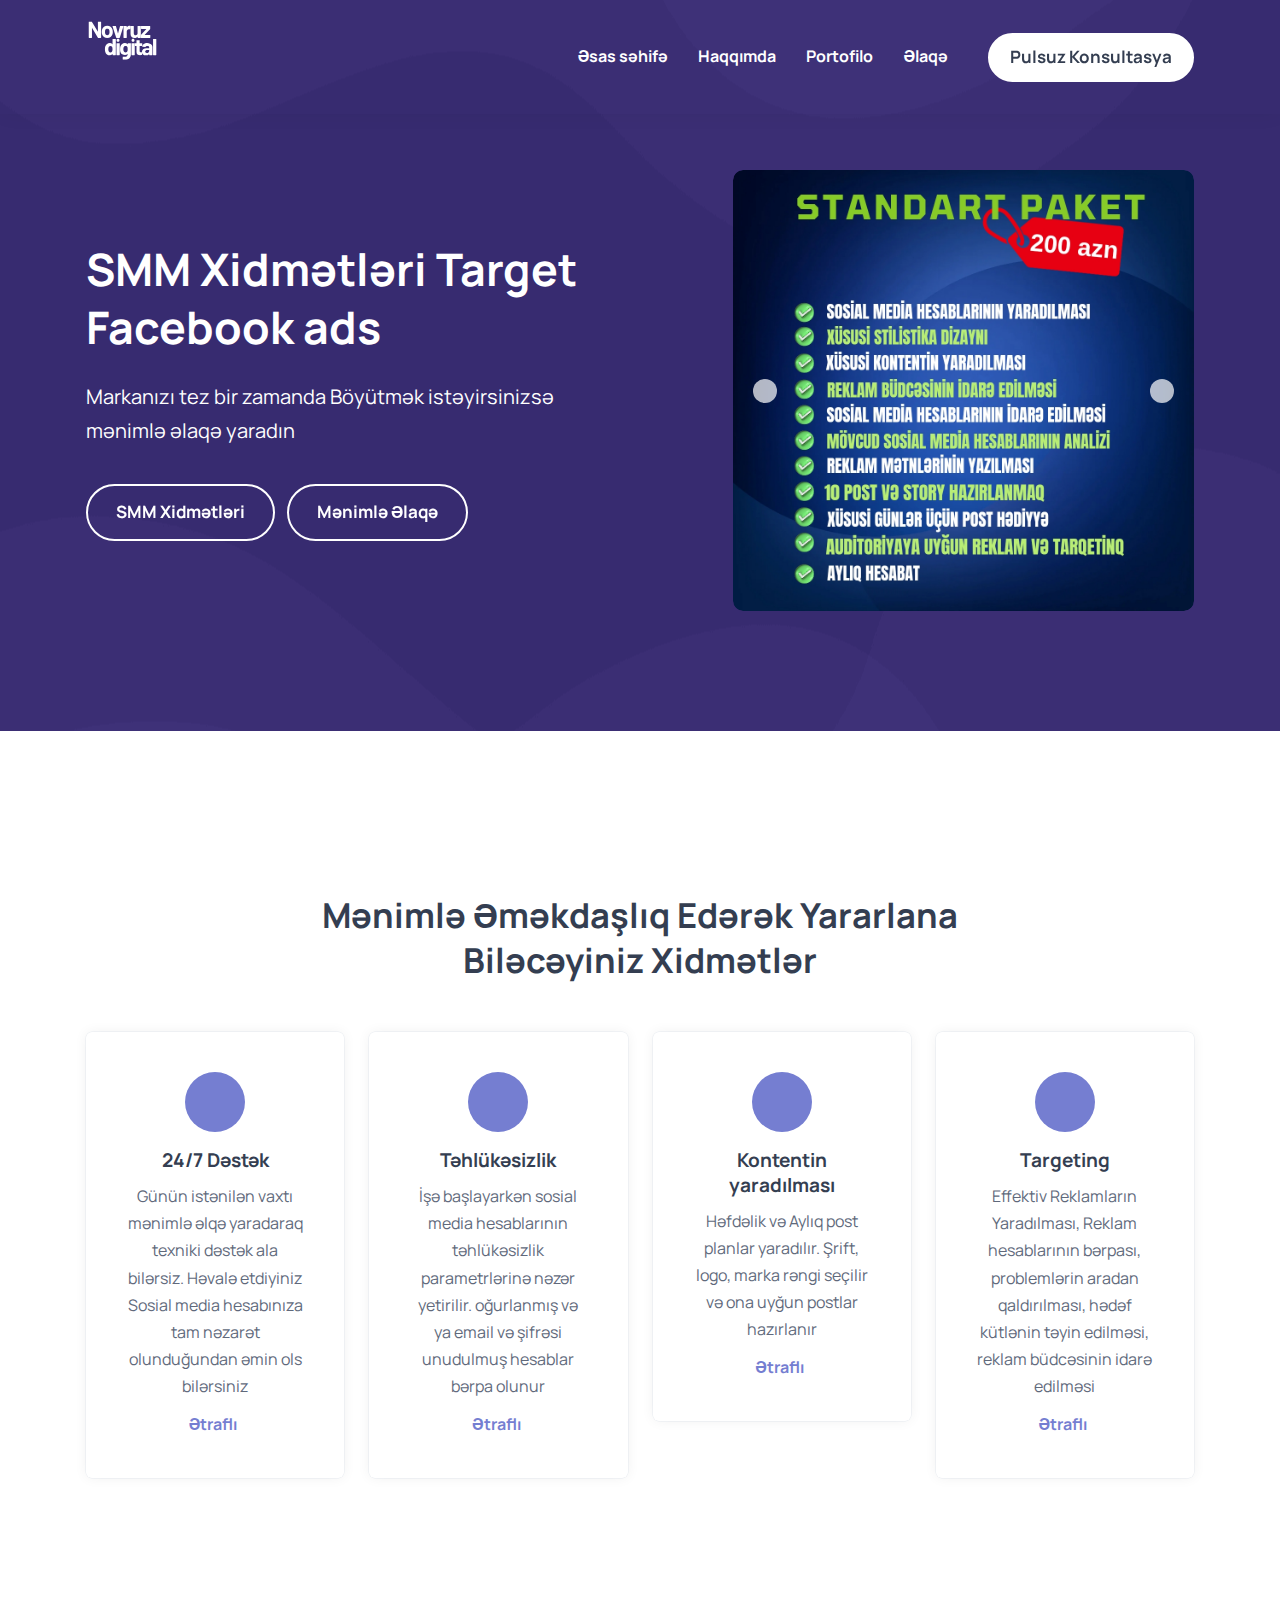
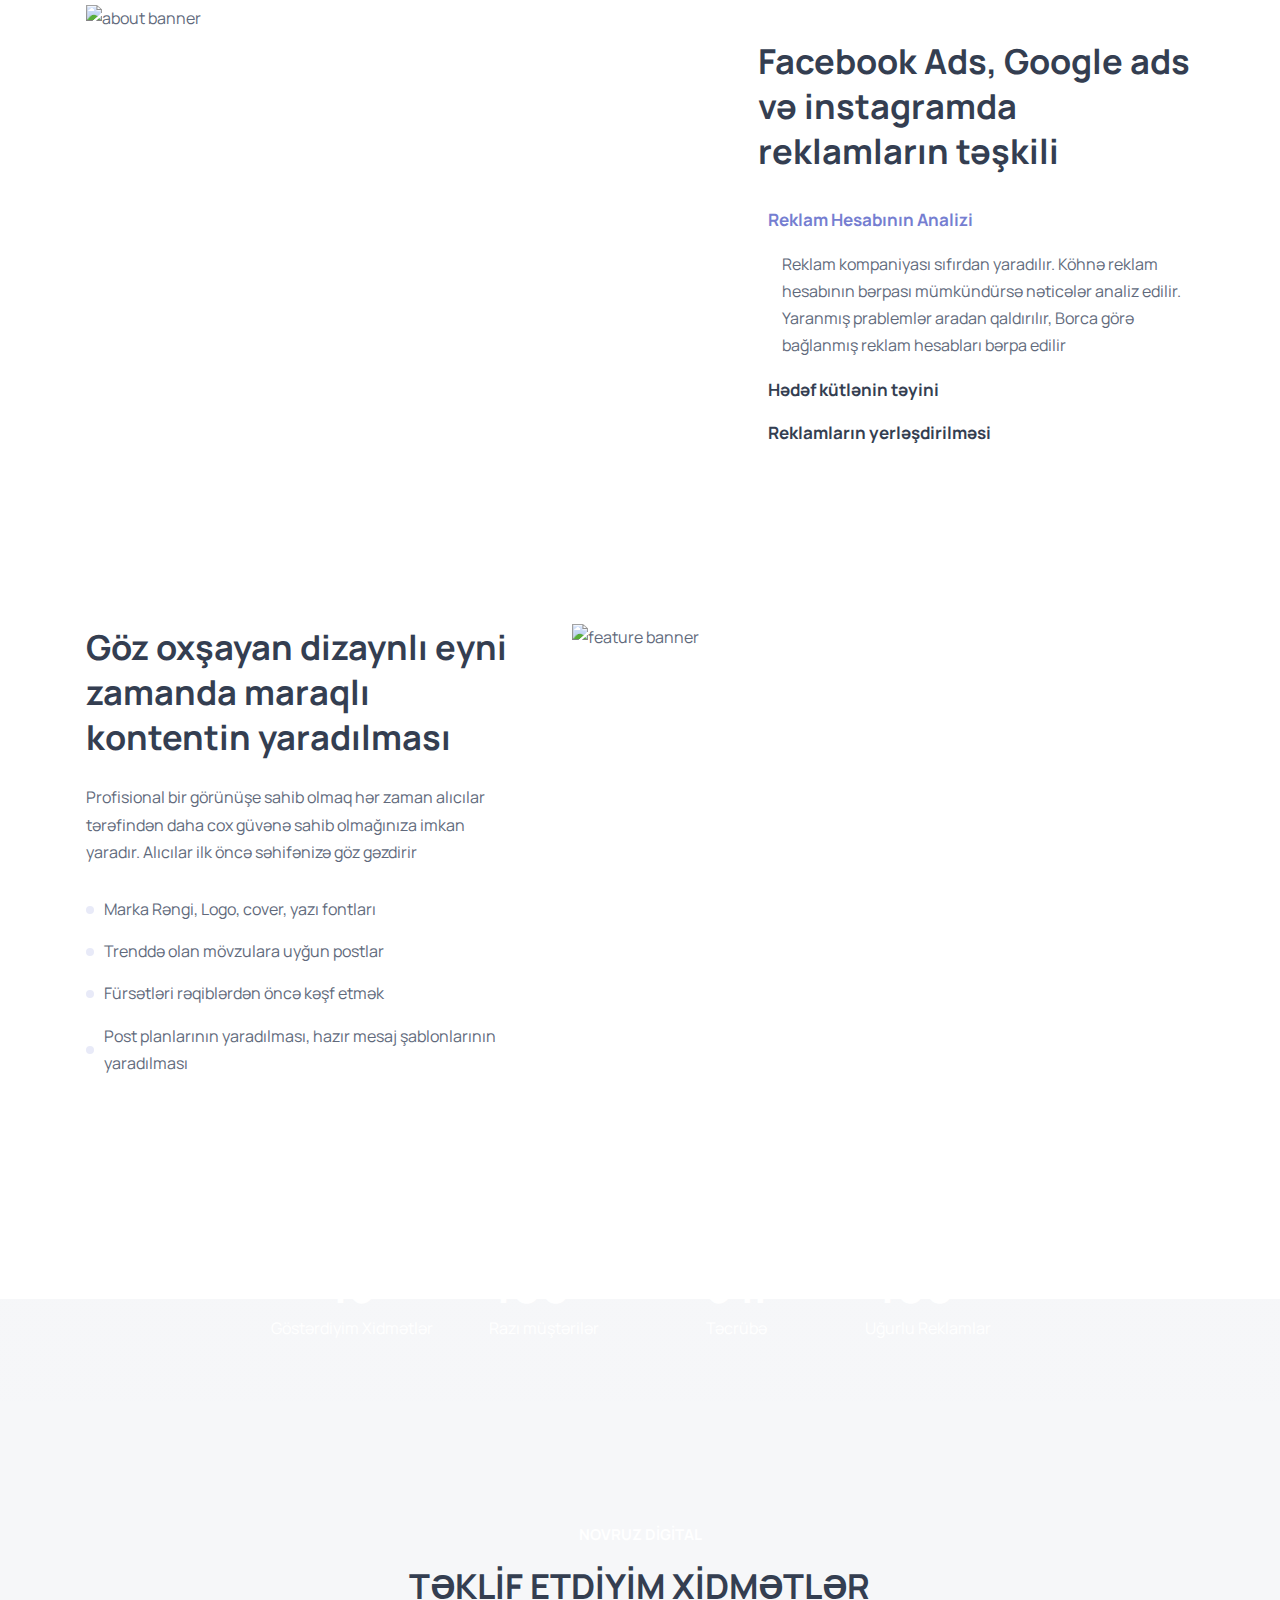
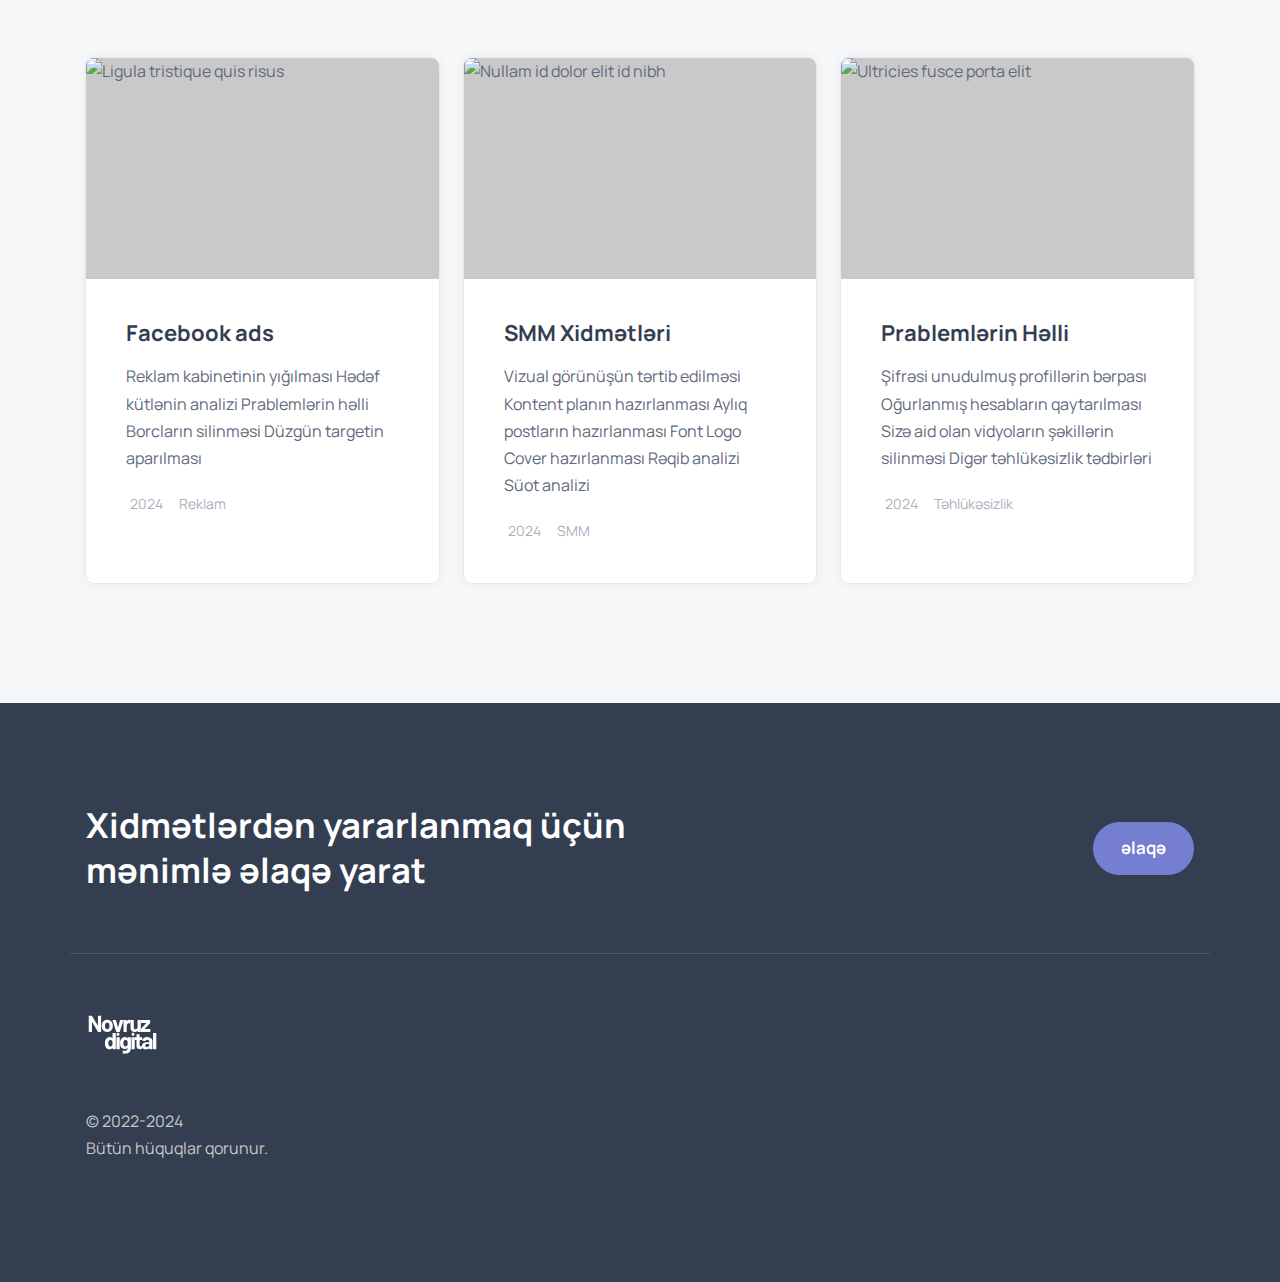
==== index.html @ 4f597186 "Update index.html" ====
<!DOCTYPE html>
<html lang="az">

<head>
  <meta charset="UTF-8">
  <meta http-equiv="X-UA-Compatible" content="IE=edge">
  <meta name="viewport" content="width=device-width, initial-scale=1.0">

  <!-- 
    - primary meta tags
  -->
  <title>Novruz Qasımov </title>
  <meta name="title" content="NovruzDigital">
  <meta name="description" content="SMM Xidmətləri, SMM, Marketing, Remarketing, Facebook ads, Google ads, Instagram reklamları, Tiktok reklamları, Canva pro, Grafik dizayn, logo dizayn">

  <!-- 
    - favicon
  -->
  <link rel="shortcut icon" href="./favicon.svg" type="image/svg+xml">

  <!-- 
    - google font link
  -->
  <link rel="preconnect" href="https://fonts.googleapis.com">
  <link rel="preconnect" href="https://fonts.gstatic.com" crossorigin>
  <link href="https://fonts.googleapis.com/css2?family=Manrope:wght@500;700&display=swap" rel="stylesheet">

  <!-- 
    - custom css link
  -->
  <link rel="stylesheet" href="./assets/css/style.css">

  <!-- 
    - preload images
  -->
  <link rel="preload" as="image" href="./assets/images/hero-bg.jpg">
  <link rel="preload" as="video" href="./assets/images/hero-slide-11.jpg">
  <link rel="preload" as="image" href="./assets/images/hero-slide-2.jpg">
  <link rel="preload" as="image" href="./assets/images/hero-slide-3.jpg">

  <link rel="preload" as="image" href="./assets/images/hero-slide-1.jpg">
</head>

<body>

  <!-- 
    - #HEADER
  -->

  <header class="header" data-header>
    <div class="container">

      <a href="#" class="logo">
        <img src="./assets/images/logo-light.svg" width="74" height="24" alt="Adex home" class="logo-light">

        <img src="./assets/images/logo-dark.svg" width="74" height="24" alt="Adex home" class="logo-dark">
      </a>

      <nav class="navbar" data-navbar>

        <div class="navbar-top">
          <a href="#" class="logo">
            <img src="./assets/images/logo-light.svg" width="74" height="24" alt="Adex home">
          </a>

          <button class="nav-close-btn" aria-label="close menu" data-nav-toggler>
            <ion-icon name="close-outline" aria-hidden="true"></ion-icon>
          </button>
        </div>

        <ul class="navbar-list">

          <li>
            <a href="https://novruzdigital.me" class="navbar-link">Əsas səhifə</a>
          </li>

          <li>
            <a href="https://novruzdigital.me/info.html" class="navbar-link">Haqqımda</a>
          </li>

          <li>
            <a href="https://novruzdigital.me/Novruz Qasımov portfolio .pdf" class="navbar-link">Portofilo</a>
          </li>

          

          <li>
            <a href="https://novruzdigital.me/elaqe.html" class="navbar-link">Əlaqə</a>
          </li>

        </ul>

        <div class="wrapper">
          <a href="noqa945@gmail.com" class="contact-link">noqa945@gmail.com</a>

          <a href="tel:+994553398667" class="contact-link">+994 55 339 8667</a>
        </div>
        <ul class="social-list">

          <li>
            <a href="https://www.linkedin.com/in/novruzqasimov" class="social-link">
              <ion-icon name="logo-linkedin"></ion-icon>
            </a>
          </li>

          

          <li>
            <a href="https://wa.me/994553398667" class="social-link">
              <ion-icon name="logo-whatsapp"></ion-icon>
            </a>
          </li>

          <li>
            <a href="https://instagram.com/novruzdigital" class="social-link">
              <ion-icon name="logo-instagram"></ion-icon>
            </a>
          </li>
          
          <li>
            <a href="https://instagram.com/novruzdigital" class="social-link">
              <ion-icon name="logo-behance"></ion-icon>
            </a>
          </li>

          <li>
            <a href="https://youtube.com/@novruzqasmov?si=Y3OcBH-y2hxKkAFS" class="social-link">
              <ion-icon name="logo-youtube"></ion-icon>
            </a>
          </li>
 </ul>

        <div class="wrapper">
          <a href="noqa945@gmail.com" class="contact-link">     </a>
</ul>
      </nav>

      <a href="#" class="btn btn-primary">Pulsuz Konsultasya</a>

      <button class="nav-open-btn" aria-label="open menu" data-nav-toggler>
        <ion-icon name="menu-outline" aria-hidden="true"></ion-icon>
      </button>

      <div class="overlay" data-nav-toggler data-overlay></div>

    </div>
  </header>





  <main>
    <article>

      <!-- 
        - #HERO
      -->

      <section class="section hero has-bg-image" aria-label="home"
        style="background-image: url('./assets/images/hero-bg.jpg')">
        <div class="container">

          <div class="hero-content">

            <h1 class="h1 hero-title">SMM Xidmətləri Target  Facebook ads</h1>

            <p class="hero-text">
              Markanızı tez bir zamanda Böyütmək istəyirsinizsə mənimlə əlaqə yaradın
            </p>

            <div class="btn-wrapper">

              <a href="http://NovruzDigital.me/smm_xidmetleri/" class="btn btn-outline">SMM Xidmətləri</a>

              <a href="http://novruzdigital.me/elaqe/" class="btn btn-outline">Mənimlə Əlaqə</a>

            </div>

          </div>

          <div class="hero-slider" data-slider>

            <div class="slider-inner">
              <ul class="slider-container" data-slider-container>

                <li class="slider-item">

                  <figure class="img-holder" style="--width: 575; --height: 550;">
                    <img src="./assets/images/hero-slide-11.jpg" width="575" height="550" alt="" class="img-cover">
                  </figure>

                </li>

                <li class="slider-item">

                  <div class="hero-card">
                    <figure class="img-holder" style="--width: 575; --height: 550;">
                      <img src="./assets/images/hero-slide-2.jpg" width="575" height="550" alt="hero banner"
                        class="img-cover">
                    </figure>

                    

                </li>

                <li class="slider-item">

                  <figure class="img-holder" style="--width: 575; --height: 550;">
                    <img src="./assets/images/hero-slide-3.jpg" width="575" height="550" alt="" class="img-cover">
                  </figure>

                </li>

              </ul>
            </div>

            <button class="slider-btn prev" aria-label="slide to previous" data-slider-prev>
              <ion-icon name="arrow-back"></ion-icon>
            </button>

            <button class="slider-btn next" aria-label="slide to next" data-slider-next>
              <ion-icon name="arrow-forward"></ion-icon>
            </button>

          </div>

        </div>
      </section>





      <!-- 
        - #SERVICE
      -->

      <section class="section service" aria-labelledby="service-label">
        <div class="container">

          <p class="section-subtitle" id="service-label">What We Do?</p>

          <h2 class="h2 section-title">
            Mənimlə Əməkdaşlıq Edərək Yararlana Biləcəyiniz Xidmətlər
          </h2>

          <ul class="grid-list">

            <li>
              <div class="service-card">

                <div class="card-icon">
                  <ion-icon name="call-outline" aria-hidden="true"></ion-icon>
                </div>

                <h3 class="h4 card-title">24/7 Dəstək</h3>

                <p class="card-text">
                  Günün istənilən vaxtı mənimlə əlqə yaradaraq texniki dəstək ala bilərsiz. Həvalə etdiyiniz Sosial media hesabınıza tam nəzarət olunduğundan əmin ols bilərsiniz
                </p>

                <a href="https://wa.me/994553398667" class="btn-text">
                  <span class="span">Ətraflı</span>

                  <ion-icon name="arrow-forward-outline" aria-hidden="true"></ion-icon>
                </a>

              </div>
            </li>

            <li>
              <div class="service-card">

                <div class="card-icon">
                  <ion-icon name="shield-checkmark-outline" aria-hidden="true"></ion-icon>
                </div>

                <h3 class="h4 card-title">Təhlükəsizlik</h3>

                <p class="card-text">
                  İşə başlayarkən sosial media hesablarının təhlükəsizlik parametrlərinə nəzər yetirilir. oğurlanmış və ya email və şifrəsi unudulmuş hesablar bərpa olunur
                </p>

                <a href="https://wa.me/994553398667" class="btn-text">
                  <span class="span">Ətraflı</span>

                  <ion-icon name="arrow-forward-outline" aria-hidden="true"></ion-icon>
                </a>

              </div>
            </li>

            <li>
              <div class="service-card">

                <div class="card-icon">
                  <ion-icon name="cloud-download-outline" aria-hidden="true"></ion-icon>
                </div>

                <h3 class="h4 card-title">Kontentin yaradılması</h3>

                <p class="card-text">
                  Həfdəlik və Aylıq post planlar yaradılır. Şrift, logo, marka rəngi seçilir və ona uyğun postlar hazırlanır
                </p>

                <a href="#" class="btn-text">
                  <span class="span">Ətraflı</span>

                  <ion-icon name="arrow-forward-outline" aria-hidden="true"></ion-icon>
                </a>

              </div>
            </li>

            <li>
              <div class="service-card">

                <div class="card-icon">
                  <ion-icon name="pie-chart-outline" aria-hidden="true"></ion-icon>
                </div>

                <h3 class="h4 card-title">Targeting</h3>

                <p class="card-text">
                  Effektiv Reklamların Yaradılması, Reklam hesablarının bərpası, problemlərin aradan qaldırılması, hədəf kütlənin təyin edilməsi, reklam büdcəsinin idarə edilməsi
                </p>

                <a href="https://wa.me/994553398667" class="btn-text">
                  <span class="span">Ətraflı</span>

                  <ion-icon name="arrow-forward-outline" aria-hidden="true"></ion-icon>
                </a>

              </div>
            </li>

          </ul>

        </div>
      </section>


<!--Start of Tawk.to Script-->
<script type="text/javascript">
var Tawk_API=Tawk_API||{}, Tawk_LoadStart=new Date();
(function(){
var s1=document.createElement("script"),s0=document.getElementsByTagName("script")[0];
s1.async=true;
s1.src='https://embed.tawk.to/6676b4199d7f358570d24ade/1i0vqv11u';
s1.charset='UTF-8';
s1.setAttribute('crossorigin','*');
s0.parentNode.insertBefore(s1,s0);
})();
</script>
<!--End of Tawk.to Script-->


      <!-- 
        - #ABOUT
      -->

      <section class="about" aria-labelledby="about-label">
        <div class="container">

          <figure class="about-banner">
            <img src="./assets/images/about-banner.png" width="800" height="580" loading="lazy" alt="about banner"
              class="w-100">
          </figure>

          <div class="about-content">

            <p class="section-subtitle" id="about-label">Why Choose Us?</p>

            <h2 class="h2 section-title">
              Facebook Ads, Google ads və instagramda reklamların təşkili
            </h2>

            <ul>

              <li class="about-item">
                <div class="accordion-card expanded" data-accordion>

                  <h3 class="card-title">
                    <button class="accordion-btn" data-accordion-btn>
                      <ion-icon name="chevron-down-outline" aria-hidden="true" class="down"></ion-icon>

                      <spna class="span h5">Reklam Hesabının Analizi</spna>
                    </button>
                  </h3>

                  <p class="accordion-content">
                    Reklam kompaniyası sıfırdan yaradılır. Köhnə reklam hesabının bərpası mümkündürsə nəticələr analiz edilir. Yaranmış prablemlər aradan qaldırılır, Borca görə bağlanmış reklam hesabları bərpa edilir
                  </p>

                </div>
              </li>

              <li class="about-item">
                <div class="accordion-card" data-accordion>

                  <h3 class="card-title">
                    <button class="accordion-btn" data-accordion-btn>
                      <ion-icon name="chevron-down-outline" aria-hidden="true" class="down"></ion-icon>

                      <spna class="span h5">Hədəf kütlənin təyini</spna>
                    </button>
                  </h3>

                  <p class="accordion-content">
                    Əgər size geri dönüş olmursa dəməli paylaşımlarınız doğru hədəf kütlənin qarşısına çıxmır. Bunun üçün ilk növbədə doğru hədəf kütlənin seçilməsi lazımdır. mənə müraciət edərək satışlarınızı 5 dəfə artıra biləcəksiz
                  </p>

                </div>
              </li>

              <li class="about-item">
                <div class="accordion-card" data-accordion>

                  <h3 class="card-title">
                    <button class="accordion-btn" data-accordion-btn>
                      <ion-icon name="chevron-down-outline" aria-hidden="true" class="down"></ion-icon>
                      
                      <spna class="span h5">Reklamların yerləşdirilməsi</spna>
                    </button>
                  </h3>

                  <p class="accordion-content">
                    Tetbiq edəcəyim strategiya sayəsində reklamlarınızın effektivliyi 5 dəfədən çox artacaq. Doğru targetin təşkili sizə daha çox potensial müştərilərin geri dönüş etməyinə imkan yaradır. Və bu sayədə Məlumat almaq istəyənlərdən cox məhsul haqqında məlumatlı və onu almaq istəyən müştərilər sizinlə kontakta keçəcək.
                  </p>

                </div>
              </li>

            </ul>

          </div>

        </div>
      </section>





      <!-- 
        - #FEATURE
      -->

      <section class="section feature" aria-labelledby="feature-label">
        <div class="container">

          <figure class="feature-banner">
            <img src="./assets/images/feature-banner.png" width="800" height="531" loading="lazy" alt="feature banner"
              class="w-100">
          </figure>

          <div class="feature-content">

            <p class="section-subtitle" id="feautre-label">Our Solutions</p>

            <h2 class="h2 section-title">
              Göz oxşayan dizaynlı eyni zamanda maraqlı kontentin yaradılması
            </h2>

            <p class="section-text">
              Profisional bir görünüşe sahib olmaq hər zaman alıcılar tərəfindən daha cox güvənə sahib olmağınıza imkan yaradır. Alıcılar ilk öncə səhifənizə göz gəzdirir
            </p>

            <ul class="feature-list">

              <li>
                <div class="feature-card">

                  <div class="card-icon">
                    <ion-icon name="checkmark" aria-hidden="true"></ion-icon>
                  </div>

                  <span class="span">
                    Marka Rəngi, Logo, cover, yazı fontları 
                  </span>

                </div>
              </li>

              <li>
                <div class="feature-card">

                  <div class="card-icon">
                    <ion-icon name="checkmark" aria-hidden="true"></ion-icon>
                  </div>

                  <span class="span">
                    Trenddə olan mövzulara uyğun postlar
                  </span>

                </div>
              </li>

              <li>
                <div class="feature-card">

                  <div class="card-icon">
                    <ion-icon name="checkmark" aria-hidden="true"></ion-icon>
                  </div>

                  <span class="span">
                    Fürsətləri rəqiblərdən öncə kəşf etmək
                  </span>

                </div>
              </li>

              <li>
                <div class="feature-card">

                  <div class="card-icon">
                    <ion-icon name="checkmark" aria-hidden="true"></ion-icon>
                  </div>

                  <span class="span">
                    Post planlarının yaradılması, hazır mesaj şablonlarının yaradılması
                  </span>

                </div>
              </li>

            </ul>

          </div>

        </div>
      </section>





      <!-- 
        - #STATS
      -->

      <section class="stats" aria-label="our stats">
        <div class="container">

          <ul class="stats-card has-bg-image" style="background-image: url('./assets/images/stats-bg.jpg')">

            <li>
              <p class="card-text">
                <span class="h1">15</span>

                <spna class="span">Göstərdiyim Xidmətlər</spna>
              </p>
            </li>

            <li>
              <p class="card-text">
                <span class="h1">100+</span>

                <spna class="span">Razı müştərilər</spna>
              </p>
            </li>

            <li>
              <p class="card-text">
                <span class="h1">5 il</span>

                <spna class="span">Təcrübə</spna>
              </p>
            </li>

            <li>
              <p class="card-text">
                <span class="h1">100+</span>

                <spna class="span">Uğurlu Reklamlar</spna>
              </p>
            </li>

          </ul>

        </div>
      </section>





      <!-- 
        - #PROJECT
      -->

      <section class="section project" aria-labelledby="project-label">
        <div class="container">

          <p class="section-subtitle" id="project-label">Novruz Digital</p>

          <h2 class="h2 section-title">
            TƏKLİF ETDİYİM XİDMƏTLƏR
          </h2>

          <ul class="grid-list">

            <li>
              <div class="project-card">

                <figure class="card-banner img-holder" style="--width: 560; --height: 350;">
                  <img src="./assets/images/blog-1.jpg" width="560" height="350" loading="lazy"
                    alt="Ligula tristique quis risus" class="img-cover">
                </figure>

                <div class="card-content">

                  <h3 class="h3">
                    <a href="#" class="card-title">Facebook ads </a>
                  </h3>

                  <p class="card-text">
                    Reklam kabinetinin yığılması
                    Hədəf kütlənin analizi
                    Prablemlərin həlli
                    Borcların silinməsi
                    Düzgün targetin aparılması
                  </p>

                  <ul class="card-meta-list">

                    <li class="card-meta-item">
                      <ion-icon name="calendar-outline" aria-hidden="true"></ion-icon>

                      <time class="meta-text" datetime="2022-04-14"> 2024</time>
                    </li>

                    <li class="card-meta-item">
                      <ion-icon name="document-text-outline" aria-hidden="true"></ion-icon>

                      <span class="meta-text">Reklam</span>
                    </li>

                  </ul>

                </div>

              </div>
            </li>

            <li>
              <div class="project-card">

                <figure class="card-banner img-holder" style="--width: 560; --height: 350;">
                  <img src="./assets/images/blog-2.jpg" width="560" height="350" loading="lazy"
                    alt="Nullam id dolor elit id nibh" class="img-cover">
                </figure>

                <div class="card-content">

                  <h3 class="h3">
                    <a href="#" class="card-title">SMM Xidmətləri</a>
                  </h3>

                  <p class="card-text">
                    Vizual görünüşün tərtib edilməsi
                    Kontent planın hazırlanması
                    Aylıq postların hazırlanması
                    Font Logo Cover hazırlanması
                    Rəqib analizi Süot analizi
                  </p>

                  <ul class="card-meta-list">

                    <li class="card-meta-item">
                      <ion-icon name="calendar-outline" aria-hidden="true"></ion-icon>

                      <time class="meta-text" datetime="2022-03-29">2024</time>
                    </li>

                    <li class="card-meta-item">
                      <ion-icon name="document-text-outline" aria-hidden="true"></ion-icon>

                      <span class="meta-text">SMM</span>
                    </li>

                  </ul>

                </div>

              </div>
            </li>

            <li>
              <div class="project-card">

                <figure class="card-banner img-holder" style="--width: 560; --height: 350;">
                  <img src="./assets/images/blog-3.jpg" width="560" height="350" loading="lazy"
                    alt="Ultricies fusce porta elit" class="img-cover">
                </figure>

                <div class="card-content">

                  <h3 class="h3">
                    <a href="#" class="card-title">Prablemlərin Həlli</a>
                  </h3>

                  <p class="card-text">
                    Şifrəsi unudulmuş profillərin bərpası
                    Oğurlanmış hesabların qaytarılması
                    Sizə aid olan vidyoların şəkillərin silinməsi
                    Digər təhlükəsizlik tədbirləri
                  </p>

                  <ul class="card-meta-list">

                    <li class="card-meta-item">
                      <ion-icon name="calendar-outline" aria-hidden="true"></ion-icon>

                      <time class="meta-text" datetime="2022-02-26">2024</time>
                    </li>

                    <li class="card-meta-item">
                      <ion-icon name="document-text-outline" aria-hidden="true"></ion-icon>

                      <span class="meta-text">Təhlükəsizlik</span>
                    </li>

                  </ul>

                </div>

              </div>
            </li>

          </ul>

        </div>
      </section>





      <!-- 
        - #CTA
      -->

      <section class="cta" aria-label="call to action">
        <div class="container">

          <h2 class="h2 section-title">
             Xidmətlərdən yararlanmaq üçün mənimlə əlaqə yarat
          </h2>

          <a href="https://wa.me/994104442446" class="btn btn-primary">əlaqə</a>

        </div>
      </section>

    </article>
  </main>





  <!-- 
    - #FOOTER
  -->

  <footer class="footer">
    <div class="container grid-list">

      <div class="footer-brand">

        <a href="#" class="logo">
          <img src="./assets/images/logo-light.svg" width="74" height="24" alt="Adex home">
        </a>

        <p class="footer-text">
          &copy; 2022-2024 <br> Bütün hüquqlar qorunur.
        </p>

        <ul class="social-list">

          

          <li>
            <a href="https://linkedin.com/novruzqasimov" class="social-link">
              <ion-icon name="logo-linkedin"></ion-icon>
            </a>
          </li>

          <li>
            <a href="https:novruzdigital.me" class="social-link">
              <ion-icon name="logo-dribbble"></ion-icon>
            </a>
          </li>

          <li>
            <a href="https://instagram.com/novruzgasimov" class="social-link">
              <ion-icon name="logo-instagram"></ion-icon>
            </a>
          </li>

          <li>
            <a href="https://youtube.com/novruzqasmov" class="social-link">
              <ion-icon name="logo-youtube"></ion-icon>
            </a>
          </li>

        </ul>

      </div>

      <ul class="footer-list">

        <li>
          <p class="h4 footer-list-title">   </p>
        </li>

        <li>
          <address class="footer-text"
          </address>
        </li>



        
        

      </ul>

      <ul class="footer-list">

        <li>
          
  

</body>

</html>
</ul>

      

      </ul>

      <div class="footer-list">

       

  <!-- 
    - custom js link
  -->
  <script src="./assets/js/script.js"></script>

  <!-- 
    - ionicon
  -->
  <script type="module" src="https://unpkg.com/ionicons@5.5.2/dist/ionicons/ionicons.esm.js"></script>
  <script nomodule src="https://unpkg.com/ionicons@5.5.2/dist/ionicons/ionicons.js"></script>

</body>

</html>
---- assets/css/style.css ----
/*-----------------------------------*\
  #main.css
\*-----------------------------------*/

/**
 * copyright 2022 codewithsadee
 */





/*-----------------------------------*\
  #CUSTOM PROPERTY
\*-----------------------------------*/

:root {

  /**
   * colors
   */

  --violet-blue-crayola: hsla(234, 50%, 64%, 1);
  --dark-cornflower-blue_a7: hsla(214, 88%, 27%, 0.07);
  --white: hsla(0, 0%, 100%, 1);
  --white_a3: hsla(0, 0%, 100%, 0.03);
  --white_a8: hsla(0, 0%, 100%, 0.08);
  --white_a12: hsla(0, 0%, 100%, 0.12);
  --white_a70: hsla(0, 0%, 100%, 0.7);
  --cultured: hsla(220, 20%, 97%, 1);
  --lavender-web: hsla(233, 52%, 94%, 1);
  --cadet-blue-crayola: hsla(220, 12%, 70%, 1);
  --cadet-blue-crayola_a20: hsla(222, 23%, 71%, 0.2);
  --charcoal: hsla(218, 22%, 26%, 1);
  --raisin-black: hsla(216, 14%, 14%, 1);
  --light-gray: hsla(0, 0%, 79%, 1);
  --blue-crayola: hsla(219, 72%, 56%, 1);
  --black-coral: hsla(220, 12%, 43%, 1);

  /**
   * typography
   */

  --ff-manrope: 'Manrope', sans-serif;

  --fs-1: calc(2.7rem + 1.38vw);
  --fs-2: calc(2.6rem + .66vw);
  --fs-3: 2.2rem;
  --fs-4: 1.9rem;
  --fs-5: 1.8rem;
  --fs-6: 1.7rem;
  --fs-7: 1.5rem;
  --fs-8: 1.4rem;
  
  --fw-700: 700;

  /** 
   * spacing
   */

  --section-padding: 90px;

  /**
   * box shadow
   */

  --shadow-1: 0 0 20px hsla(216, 14%, 14%, 0.05);
  --shadow-2: 0 0 0 0.05rem hsla(214, 88%, 27%, 0.08), 0 0 1.25rem hsla(216, 14%, 14%, 0.06);
  --shadow-3: 0 0 1.25rem hsla(216, 14%, 14%, 0.04);

  /**
   * border radius
   */

  --radius-circle: 50%;
  --radius-pill: 100px;
  --radius-10: 10px;
  --radius-8: 8px;
  --radius-6: 6px;

  /**
   * transition
   */

  --transition-1: 0.25s ease;
  --transition-2: 0.5s ease;
  --transition-3: 0.3s ease-in-out;

}





/*-----------------------------------*\
  #RESET
\*-----------------------------------*/

*,
*::before,
*::after {
  margin: 0;
  padding: 0;
  box-sizing: border-box;
}

li { list-style: none; }

a,
img,
span,
input,
button,
ion-icon { display: block; }

a {
  color: inherit;
  text-decoration: none;
}

img { height: auto; }

input,
button {
  background: none;
  border: none;
  font: inherit;
}

input { width: 100%; }

button { cursor: pointer; }

ion-icon { pointer-events: none; }

address { font-style: normal; }

html {
  font-family: var(--ff-manrope);
  font-size: 10px;
  scroll-behavior: smooth;
}

body {
  background-color: var(--white);
  color: var(--black-coral);
  font-size: 1.6rem;
  line-height: 1.7;
}

body.nav-active { overflow: hidden; }

::-webkit-scrollbar { width: 10px; }

::-webkit-scrollbar-track { background-color: hsl(0, 0%, 98%); }

::-webkit-scrollbar-thumb { background-color: hsl(0, 0%, 80%); }

::-webkit-scrollbar-thumb:hover { background-color: hsl(0, 0%, 70%); }





/*-----------------------------------*\
  #REUSED STYLE
\*-----------------------------------*/

.container { padding-inline: 16px; }

.social-list {
  display: flex;
  align-items: center;
  gap: 12px;
}

.social-link {
  font-size: 2rem;
  transition: var(--transition-1);
}

.social-link:is(:hover, :focus-visible) { transform: translateY(-3px); }

.section { padding-block: var(--section-padding); }

.has-bg-image {
  background-repeat: no-repeat;
  background-position: center;
  background-size: cover;
}

.h1,
.h2,
.h3,
.h4,
.h5 {
  color: var(--charcoal);
  font-weight: var(--fw-700);
  line-height: 1.3;
}

.h1 { font-size: var(--fs-1); }

.h2 { font-size: var(--fs-2); }

.h3 { font-size: var(--fs-3); }

.h4 { font-size: var(--fs-4); }

.h5 { font-size: var(--fs-6); }

.btn {
  color: var(--white);
  font-size: var(--fs-6);
  font-weight: var(--fw-700);
  border: 2px solid var(--white);
  max-width: max-content;
  padding: 12px 28px;
  border-radius: var(--radius-pill);
  transition: var(--transition-1);
  will-change: transform;
}

.btn:is(:hover, :focus-visible) { transform: translateY(-4px); }

.btn-primary,
.btn-outline:is(:hover, :focus-visible) {
  background-color: var(--white);
  color: var(--charcoal);
}

.img-holder {
  aspect-ratio: var(--width) / var(--height);
  background-color: var(--light-gray);
  overflow: hidden;
}

.img-cover {
  width: 100%;
  height: 100%;
  object-fit: cover;
}

.section-subtitle {
  font-size: var(--fs-7);
  text-transform: uppercase;
  color: var(--white);
  font-weight: var(--fw-700);
  margin-block-end: 16px;
}

.grid-list {
  display: grid;
  gap: 25px;
}

.w-100 { width: 100%; }





/*-----------------------------------*\
  #HEADER
\*-----------------------------------*/

.header .btn { display: none; }

.header {
  position: absolute;
  top: 0;
  left: 0;
  width: 100%;
  padding-block: 20px;
  box-shadow: var(--shadow-1);
  z-index: 4;
}

.header.active {
  background-color: var(--white);
  position: fixed;
  animation: slideIn 0.5s ease forwards;
}

@keyframes slideIn {
  0% { transform: translateY(-100%); }
  100% { transform: translateY(0); }
}

.header .container {
  display: flex;
  justify-content: space-between;
  align-items: center;
  gap: 16px;
}

.header.active .logo-light,
.header .logo-dark { display: none; }

.header .logo-light,
.header.active .logo-dark { display: block; }

.nav-open-btn {
  font-size: 3.5rem;
  color: var(--white);
}

.header.active .nav-open-btn { color: var(--charcoal); }

.navbar {
  position: fixed;
  top: 0;
  left: -300px;
  background-color: var(--raisin-black);
  color: var(--white);
  max-width: 300px;
  width: 100%;
  height: 100vh;
  padding: 30px;
  padding-block-end: 40px;
  display: flex;
  flex-direction: column;
  gap: 30px;
  z-index: 2;
  visibility: hidden;
  transition: var(--transition-3);
}

.navbar.active {
  visibility: visible;
  transform: translateX(300px);
}

.navbar-top {
  display: flex;
  justify-content: space-between;
  align-items: center;
}

.nav-close-btn {
  background-color: var(--white_a8);
  color: var(--white);
  font-size: 2rem;
  padding: 6px;
  border-radius: var(--radius-circle);
  transition: var(--transition-1);
}

.nav-close-btn ion-icon { --ionicon-stroke-width: 50px; }

.nav-close-btn:is(:hover, :focus-visible) { background-color: var(--white_a12); }

.navbar-list { margin-block-end: auto; }

.navbar-link {
  font-weight: var(--fw-700);
  padding-block: 6px;
}

.contact-link { transition: var(--transition-1); }

.contact-link:is(:hover, :focus-visible) { color: var(--violet-blue-crayola); }

.overlay {
  position: fixed;
  top: 0;
  left: 0;
  width: 100%;
  height: 100vh;
  background-color: var(--raisin-black);
  pointer-events: none;
  opacity: 0;
  transition: var(--transition-1);
}

.overlay.active {
  pointer-events: all;
  opacity: 0.8;
}





/*-----------------------------------*\
  #HERO
\*-----------------------------------*/

.hero {
  padding-block-start: calc(var(--section-padding) + 70px);
  text-align: center;
}

.hero .container {
  display: grid;
  gap: 70px;
}

.hero-title { color: var(--white); }

.hero-text {
  font-size: var(--fs-5);
  color: var(--white);
  margin-block: 24px 36px;
}

.btn-wrapper {
  display: flex;
  flex-wrap: wrap;
  justify-content: center;
  align-items: center;
  gap: 12px;
}

.hero-slider,
.hero-card { position: relative; }

.hero-card .play-btn {
  position: absolute;
  top: 50%;
  left: 50%;
  transform: translate(-50%, -50%);
  background-color: var(--white);
  color: var(--charcoal);
  font-size: 2rem;
  padding: 25px;
  border-radius: var(--radius-circle);
  transition: var(--transition-1);
  animation: pulse 2s ease infinite;
}

.hero-card .play-btn:is(:hover, :focus-visible) { color: var(--violet-blue-crayola); }

@keyframes pulse {
  0% { box-shadow: 0 0 0 0 var(--white_a70); }
  75% { box-shadow: 0 0 0 20px transparent; }
}

.hero .slider-inner {
  border-radius: var(--radius-10);
  overflow: hidden;
}

.hero .slider-container {
  position: relative;
  display: flex;
  align-items: flex-start;
  gap: 8px;
  transition: var(--transition-2);
}

.hero .slider-item {
  min-width: 100%;
  width: 100%;
  border-radius: var(--radius-10);
  overflow: hidden;
}

.hero .slider-btn {
  position: absolute;
  top: 50%;
  transform: translateY(-50%);
  background-color: var(--white_a70);
  color: var(--charcoal);
  font-size: 2rem;
  padding: 12px;
  border-radius: var(--radius-circle);
  transition: var(--transition-1);
}

.hero .slider-btn:is(:hover, :focus-visible) { background-color: var(--white); }

.hero .slider-btn.prev { left: 20px; }

.hero .slider-btn.next { right: 20px; }





/*-----------------------------------*\
  #SERVICE
\*-----------------------------------*/

.service { text-align: center; }

.service .section-title { margin-block-end: 50px; }

.service-card {
  padding: 40px;
  box-shadow: var(--shadow-2);
  border-radius: var(--radius-6);
}

.service-card .card-icon {
  width: 60px;
  height: 60px;
  background-color: var(--violet-blue-crayola);
  display: grid;
  place-items: center;
  color: var(--white);
  font-size: 2.5rem;
  border-radius: var(--radius-circle);
  margin-inline: auto;
}

.service-card .card-icon ion-icon { --ionicon-stroke-width: 50px; }

.service-card .card-title { margin-block: 16px 10px; }

.service-card .btn-text {
  display: flex;
  justify-content: center;
  align-items: center;
  gap: 4px;
  margin-block-start: 10px;
  color: var(--violet-blue-crayola);
  font-weight: var(--fw-700);
  transition: var(--transition-1);
}

.service-card .btn-text:is(:hover, :focus-visible) { opacity: 0.9; }





/*-----------------------------------*\
  #ABOUT
\*-----------------------------------*/

.about .container {
  display: grid;
  gap: 50px;
}

.about .section-title { margin-block-end: 35px; }

.accordion-card .card-title { padding-block-end: 20px; }

.accordion-btn {
  display: flex;
  align-items: center;
  gap: 10px;
}

.accordion-btn ion-icon {
  font-size: 1.5rem;
  color: var(--blue-crayola);
  transition: var(--transition-1);
}

.accordion-card.expanded .accordion-btn ion-icon {
  transform: rotate(0.5turn);
}

.accordion-btn .span { transition: var(--transition-1); }

.accordion-btn:is(:hover, :focus-visible) .span,
.accordion-card.expanded .accordion-btn .span { color: var(--violet-blue-crayola); }

.accordion-content {
  padding-inline-start: 24px;
  max-height: 0;
  overflow: hidden;
}

.accordion-card.expanded .accordion-content {
  max-height: max-content;
  padding-block-end: 20px;
}





/*-----------------------------------*\
  #FEATURES
\*-----------------------------------*/

.feature .container {
  display: grid;
  gap: 50px;
}

.feature .section-text { margin-block: 25px 30px; }

.feature-list {
  display: grid;
  gap: 15px;
}

.feature-card {
  display: flex;
  align-items: center;
  gap: 10px;
}

.feature-card .card-icon {
  background-color: var(--lavender-web);
  font-size: 1.4rem;
  padding: 4px;
  border-radius: var(--radius-circle);
}

.feature-card .card-icon ion-icon { --ionicon-stroke-width: 40px; }





/*-----------------------------------*\
  #STATS
\*-----------------------------------*/

.stats { background-image: linear-gradient(to bottom, var(--white) 50%, var(--cultured) 50%); }

.stats-card {
  display: grid;
  grid-template-columns: 1fr 1fr;
  text-align: center;
  gap: 36px 24px;
  padding: 45px 30px;
  border-radius: var(--radius-8);
}

.stats-card .card-text > * { color: var(--white); }





/*-----------------------------------*\
  #PROJECT
\*-----------------------------------*/

.project { background-color: var(--cultured); }

.project :is(.section-subtitle, .section-title) { text-align: center; }

.project .section-title { margin-block-end: 50px; }

.project-card {
  background-color: var(--white);
  border-radius: var(--radius-8);
  overflow: hidden;
  box-shadow: var(--shadow-2);
  height: 100%;
}

.project-card .card-content { padding: 30px; }

.project-card .card-title { transition: var(--transition-1); }

.project-card .card-title:is(:hover, :focus-visible) { color: var(--violet-blue-crayola); }

.project-card .card-text { margin-block: 16px 20px; }

.project-card .card-meta-list {
  display: flex;
  flex-wrap: wrap;
  gap: 12px;
}

.project-card .card-meta-item {
  display: flex;
  align-items: center;
  gap: 4px;
  color: var(--cadet-blue-crayola);
  font-size: var(--fs-8);
}





/*-----------------------------------*\
  #CTA
\*-----------------------------------*/

.cta { background-color: var(--charcoal); }

.cta .container {
  padding-block: 100px 60px;
  border-block-end: 1px solid var(--cadet-blue-crayola_a20);
}

.cta .section-title {
  color: var(--white);
  margin-block-end: 30px;
}

.cta .btn {
  background-color: var(--violet-blue-crayola);
  color: var(--white);
  border: none;
}





/*-----------------------------------*\
  #FOOTER
\*-----------------------------------*/

.footer {
  background-color: var(--charcoal);
  padding-block: 60px 100px;
  color: var(--light-gray);
}

.footer-brand .footer-text { margin-block: 20px; }

.footer .social-list { color: var(--white); }

.footer-list-title {
  color: var(--white);
  margin-block-end: 16px;
}

.footer-link {
  padding-block: 4px;
  transition: var(--transition-1);
}

.footer-link:is(:hover, :focus-visible) { color: var(--violet-blue-crayola); }

.input-wrapper {
  position: relative;
  margin-block-start: 25px;
}

.input-field {
  background-color: var(--white_a3);
  color: var(--light-gray);
  font-size: var(--fs-7);
  padding: 12px 16px;
  border: 1px solid var(--dark-cornflower-blue_a7);
  border-radius: var(--radius-6);
  box-shadow: var(--shadow-3);
  outline: none;
}

.input-field::placeholder { color: inherit; }

.submit-btn {
  position: absolute;
  top: 0;
  right: 0;
  bottom: 0;
  border-radius: 0 var(--radius-6) var(--radius-6) 0;
  background-color: var(--violet-blue-crayola);
  color: var(--white);
  padding-inline: 24px;
  font-weight: var(--fw-700);
}





/*-----------------------------------*\
  #MEDIA QUERIES
\*-----------------------------------*/

/**
 * responsive for large than 575px screen
 */

@media (min-width: 575px) {

  /**
   * REUSED STYLE
   */

  .container {
    max-width: 540px;
    width: 100%;
    margin-inline: auto;
  }



  /**
   * PROJECTS
   */

  .project-card .card-content { padding: 40px; }

}





/**
 * responsive for large than 768px screen
 */

@media (min-width: 768px) {

  /**
   * CUSTOM PROPERTY
   */

  :root {

    /**
     * spacing
     */

    --section-padding: 120px;

  }



  /**
   * REUSED STYLE
   */

  .container { max-width: 720px; }

  .grid-list { grid-template-columns: 1fr 1fr; }



  /**
   * HEADER
   */

  .header .btn {
    display: block;
    margin-inline-start: auto;
    padding: 8px 20px;
  }

  .header.active .btn {
    background-color: var(--violet-blue-crayola);
    border-color: var(--violet-blue-crayola);
    color: var(--white);
  }



  /**
   * HERO
   */

  .hero-content {
    max-width: 85%;
    margin-inline: auto;
  }

  .hero-text { --fs-5: 2rem; }



  /**
   * SERVICE
   */

  .service .section-title {
    max-width: 30ch;
    margin-inline: auto;
  }



  /**
   * ABOUT
   */

  .about .container {
    grid-template-columns: 1fr 0.7fr;
    align-items: center;
  }



  /**
   * FEATURE
   */

  .feature .container {
    grid-template-columns: 0.7fr 1fr;
    align-items: center;
  }

  .feature-banner { order: 1; }

}





/**
 * responsive for large than 992px screen
 */

@media (min-width: 992px) {

  /**
   * REUSED STYLE
   */

  .container { max-width: 960px; }



  /**
   * HEADER
   */

  .nav-open-btn,
  .navbar > *:not(.navbar-list),
  .overlay { display: none; }

  .navbar,
  .navbar.active {
    all: unset;
    display: block;
    margin-inline: auto 24px;
  }

  .navbar-list {
    display: flex;
    gap: 30px;
  }

  .navbar-link {
    color: var(--white);
    transition: var(--transition-1);
  }

  .navbar-link:is(:hover, :focus-visible) { opacity: 0.7; }

  .header.active .navbar-link { color: var(--charcoal); }

  .header.active .navbar-link:is(:hover, :focus-visible) {
    opacity: 1;
    color: var(--violet-blue-crayola);
  }

  .header .btn { margin-inline-start: 0; }



  /**
   * HERO
   */

  .hero {
    padding-block-start: calc(var(--section-padding) + 50px);
    text-align: left;
  }

  .hero .container {
    grid-template-columns: 1fr 0.8fr;
    align-items: center;
  }

  .hero-content {
    max-width: unset;
    margin-inline: 0;
  }

  .btn-wrapper { justify-content: flex-start; }



  /**
   * STATS
   */

  .stats-card { grid-template-columns: repeat(4, 1fr); }



  /**
   * PROJECT
   */

  .project .section-title {
    max-width: 32ch;
    margin-inline: auto;
  }



  /**
   * CTA
   */

  .cta .container {
    display: flex;
    justify-content: space-between;
    align-items: center;
  }

  .cta .btn { min-width: max-content; }

  .cta .section-title {
    max-width: 30ch;
    margin-block-end: 0;
  }



  /**
   * FOOTER
   */

  .footer .grid-list { grid-template-columns: repeat(4, 1fr); }

}





/**
 * responsive for large than 1200px screen
 */

@media (min-width: 1200px) {

  /**
   * REUSED STYLE
   */

  .container { max-width: 1140px; }



  /**
   * HERO
   */

  .hero-text { padding-inline-end: 100px; }



  /**
   * SERVICE
   */

  .service .grid-list { grid-template-columns: repeat(4, 1fr); }



  /**
   * STATS
   */

  .stats .container { max-width: 70%; }

  .stats-card { padding: 60px; }



  /**
   * PROJECT
   */

  .project .grid-list { grid-template-columns: repeat(3, 1fr); }



  /**
   * FOOTER
   */

  address.footer-text {
    padding-inline-end: 100px;
    margin-block-end: 16px;
  }

}





/**
 * responsive for large than 1400px screen
 */

@media (min-width: 1400px) {

  /**
   * REUSED STYLE
   */

  .container { max-width: 1320px; }

  

  /**
   * FEATURE
   */

  .feature-list { grid-template-columns: 1fr 1fr; }

}
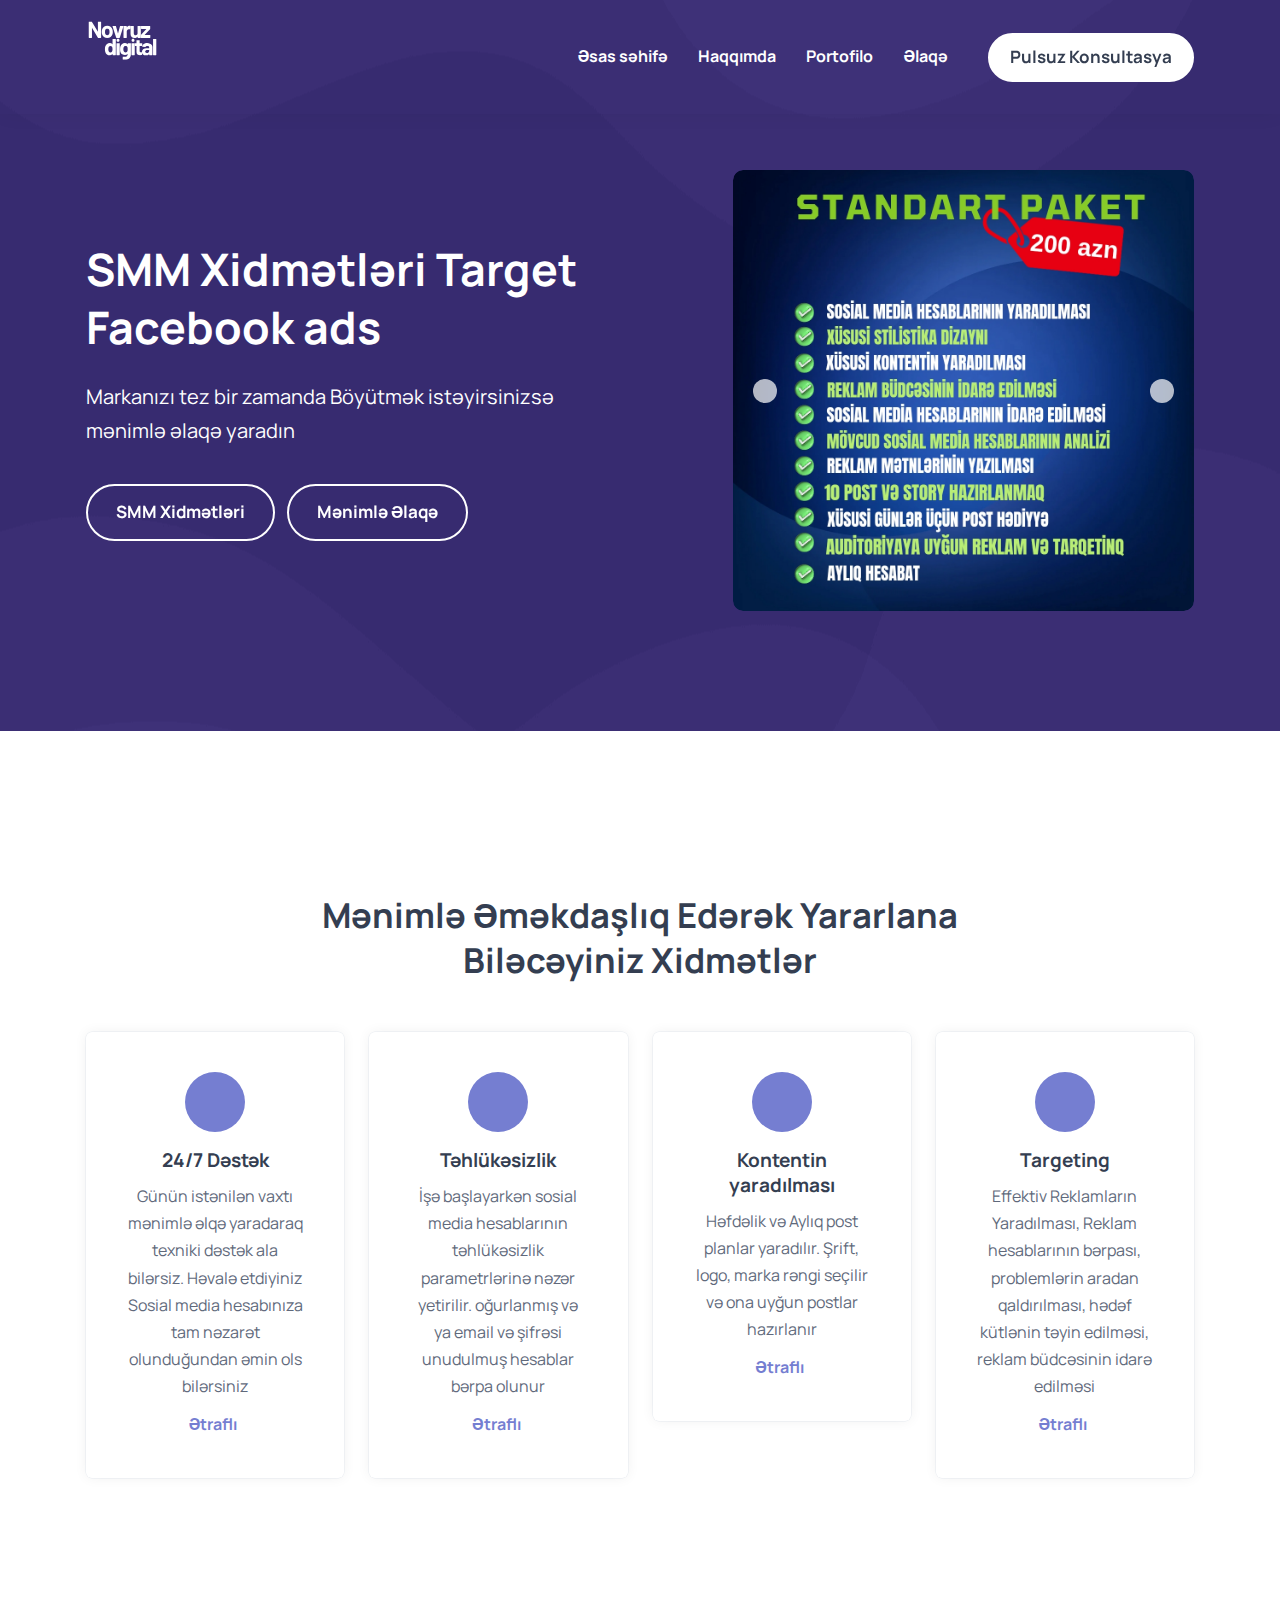
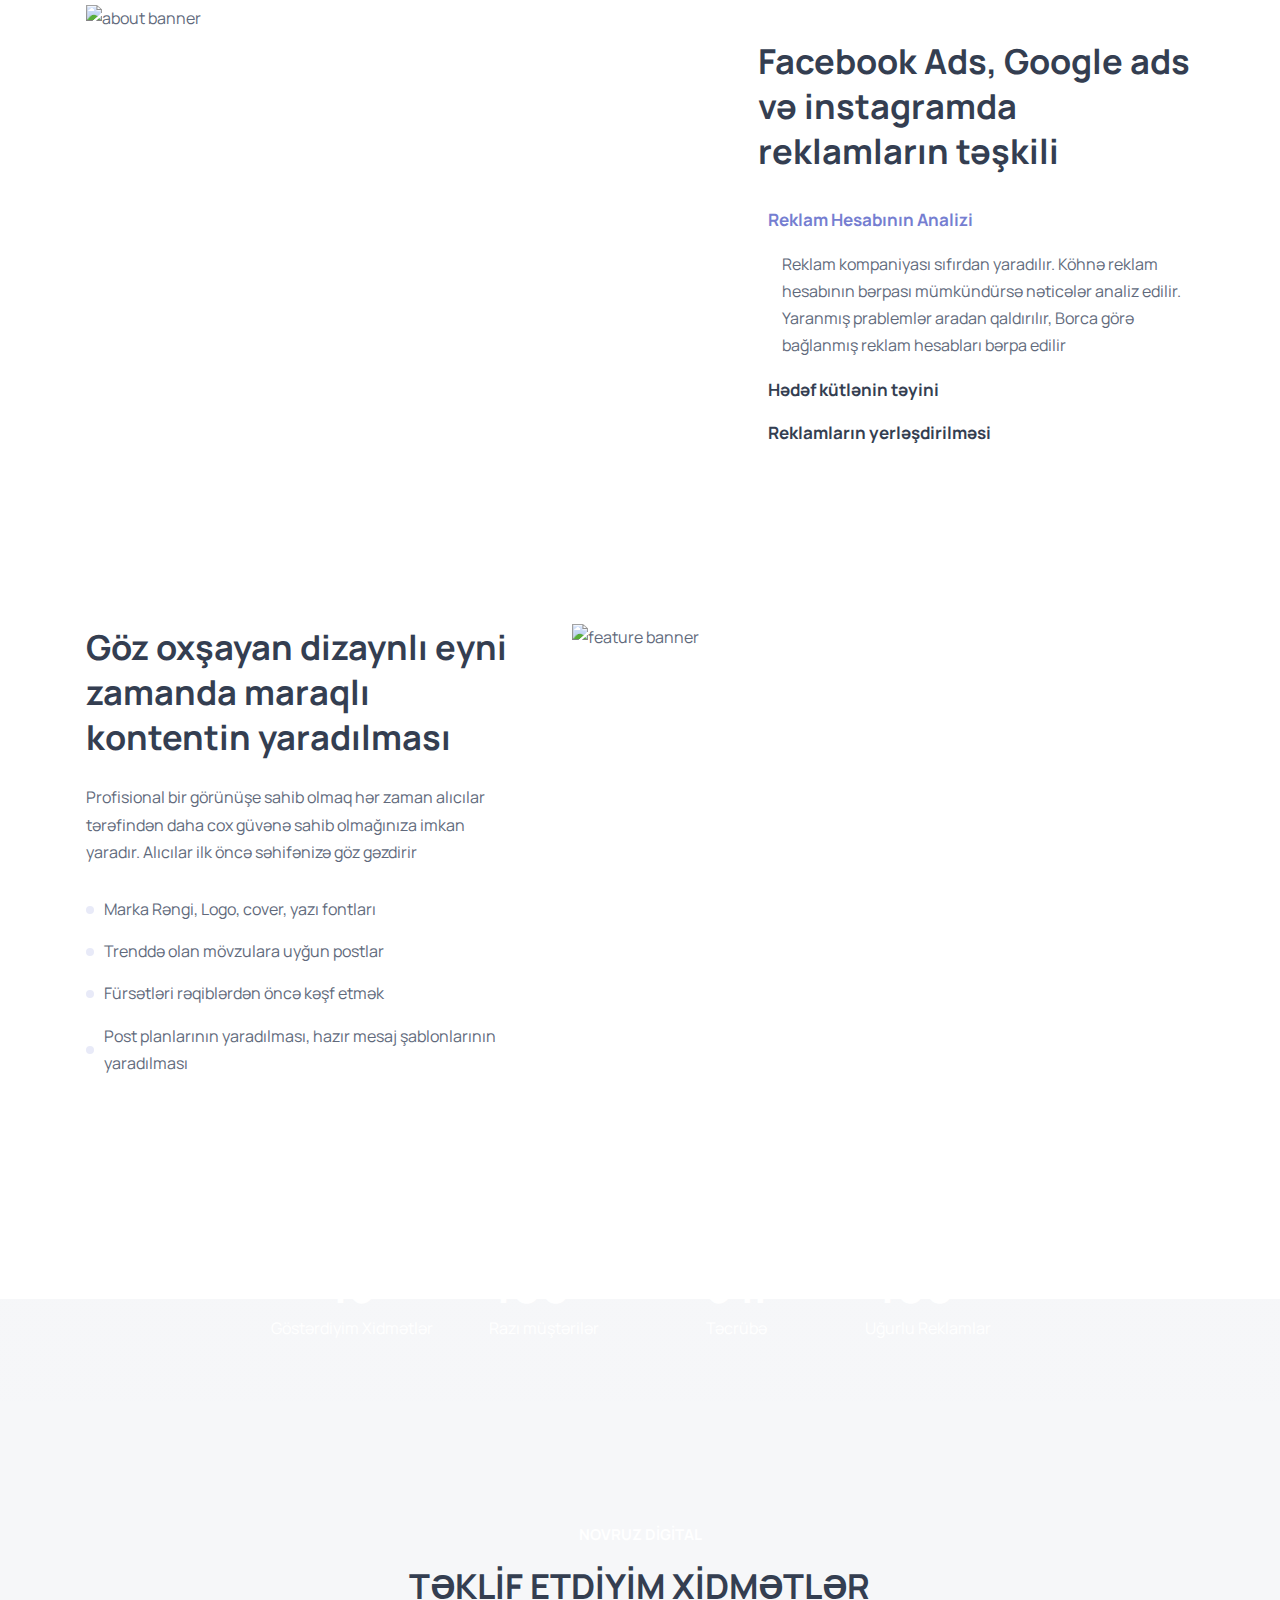
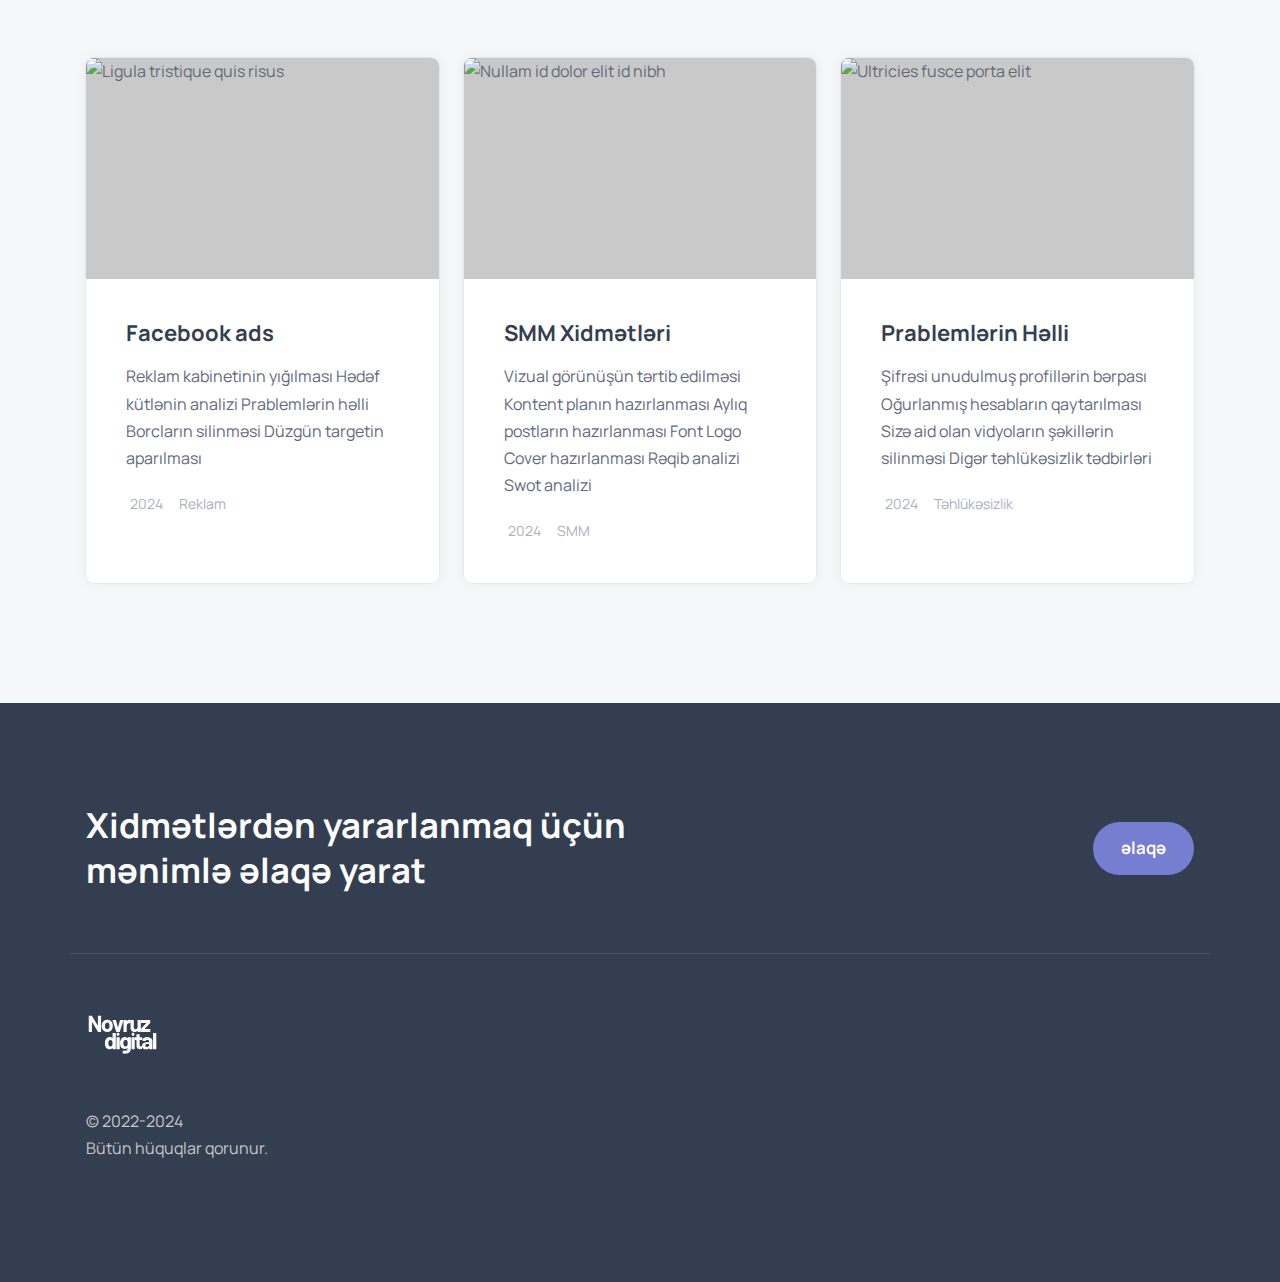
==== commit fbd56c45: "Update index.html" ====
--- a/index.html
+++ b/index.html
@@ -663,7 +663,7 @@
                     Kontent planın hazırlanması
                     Aylıq postların hazırlanması
                     Font Logo Cover hazırlanması
-                    Rəqib analizi Süot analizi
+                    Rəqib analizi Swot analizi
                   </p>
 
                   <ul class="card-meta-list">
@@ -783,7 +783,7 @@
           
 
           <li>
-            <a href="https://linkedin.com/novruzqasimov" class="social-link">
+            <a href="https://www.linkedin.com/in/novruzqasimov/" class="social-link">
               <ion-icon name="logo-linkedin"></ion-icon>
             </a>
           </li>
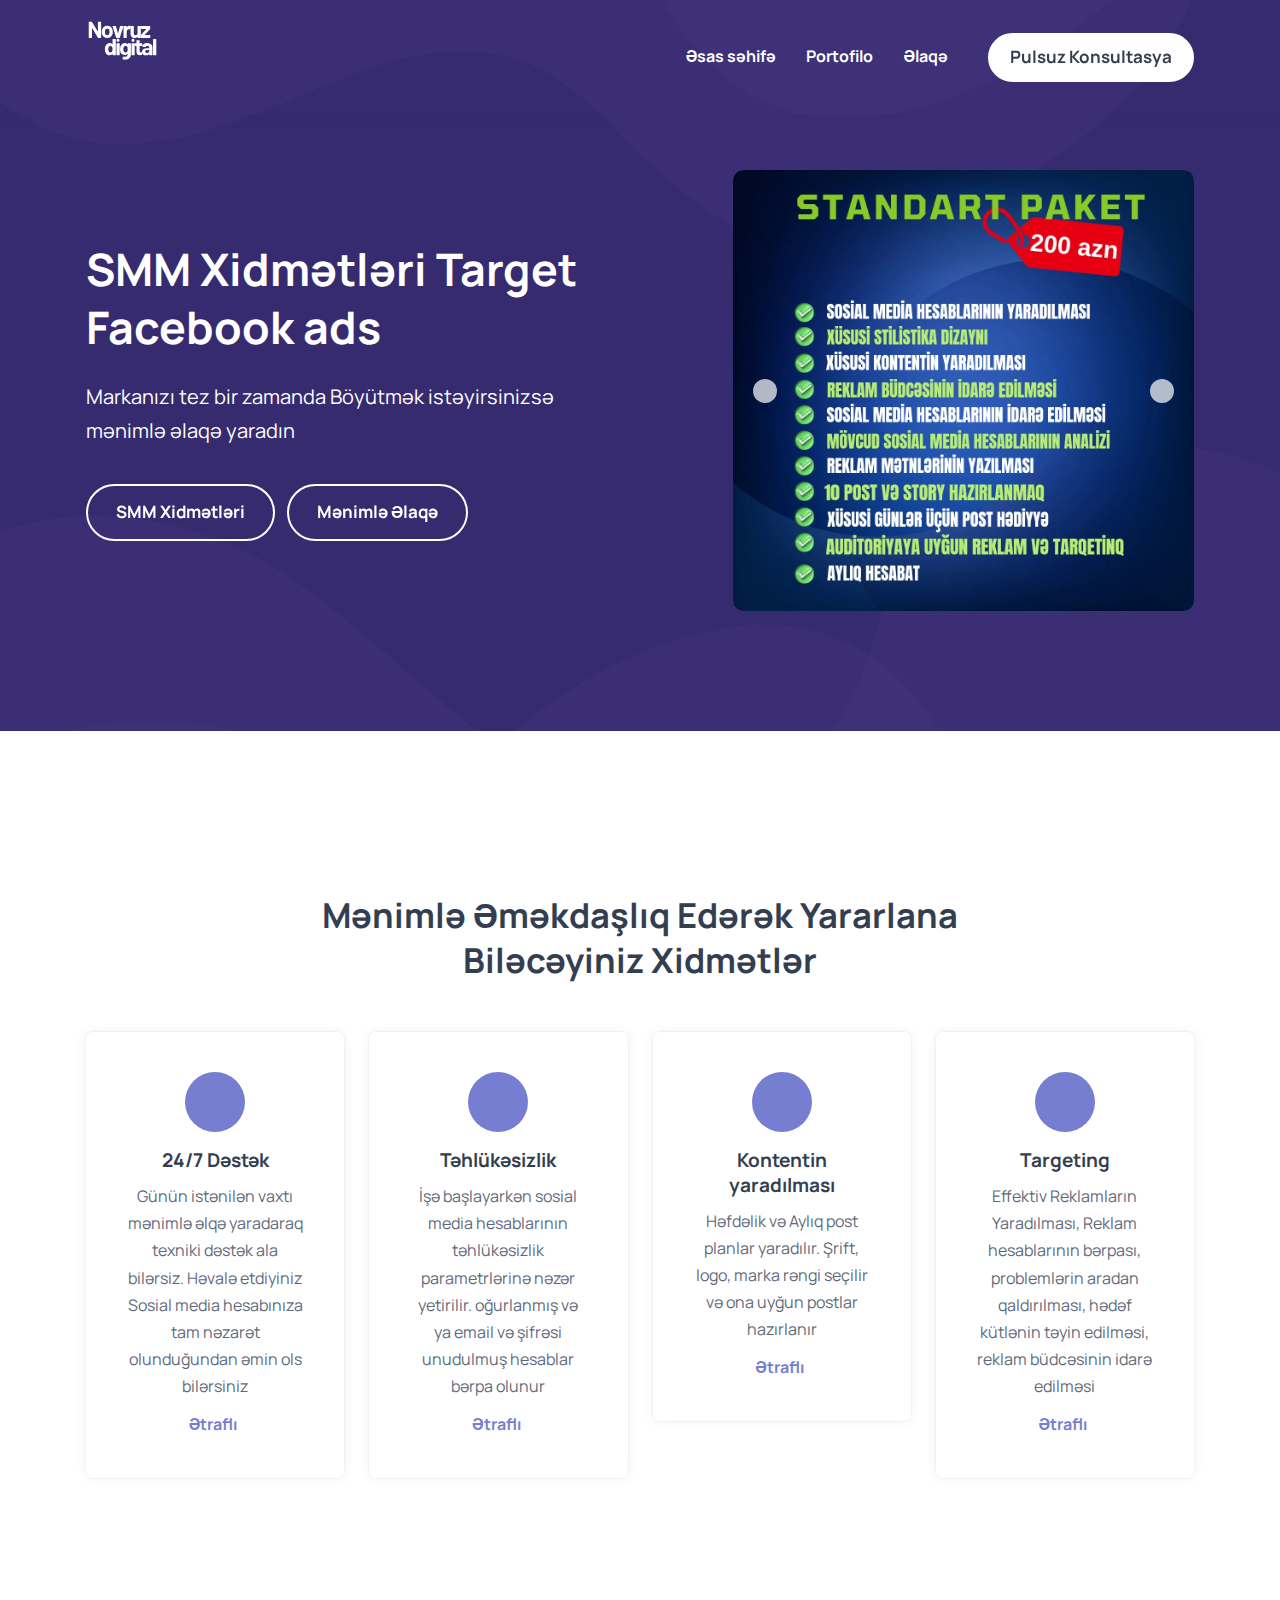
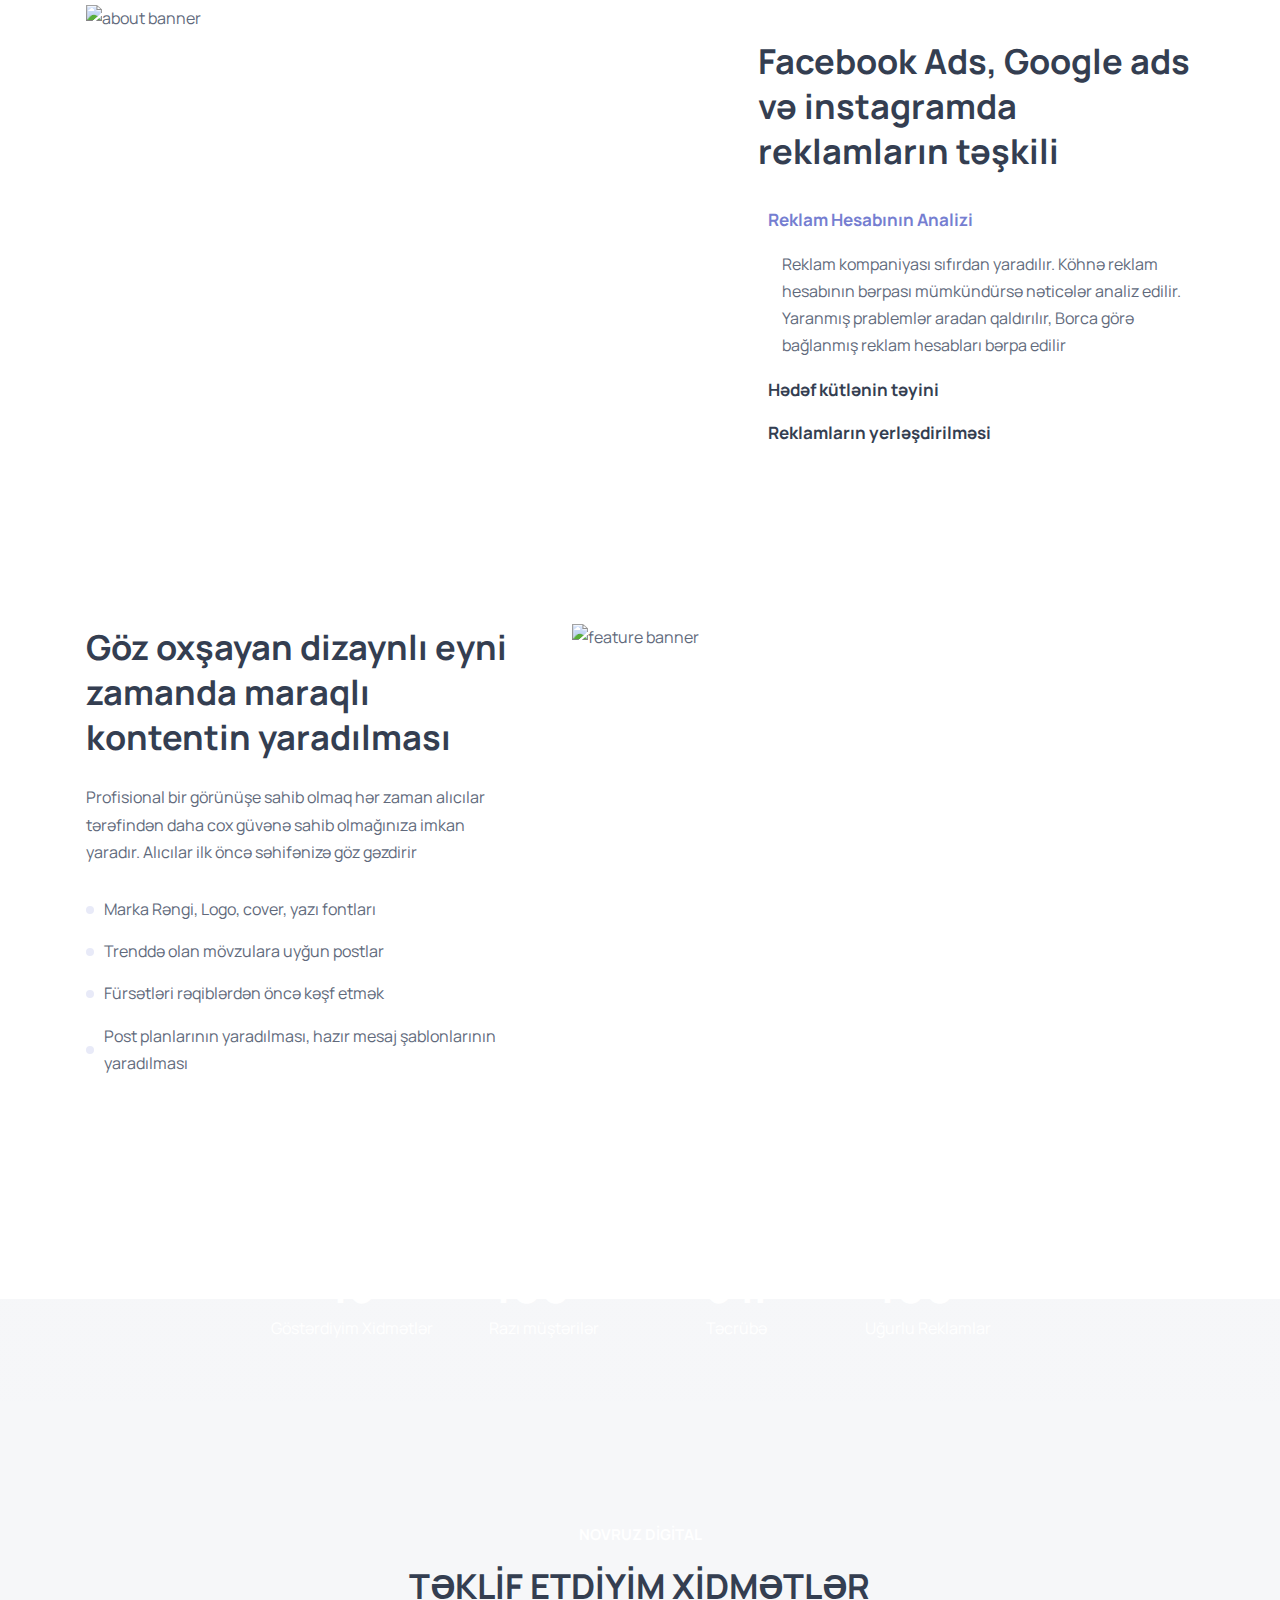
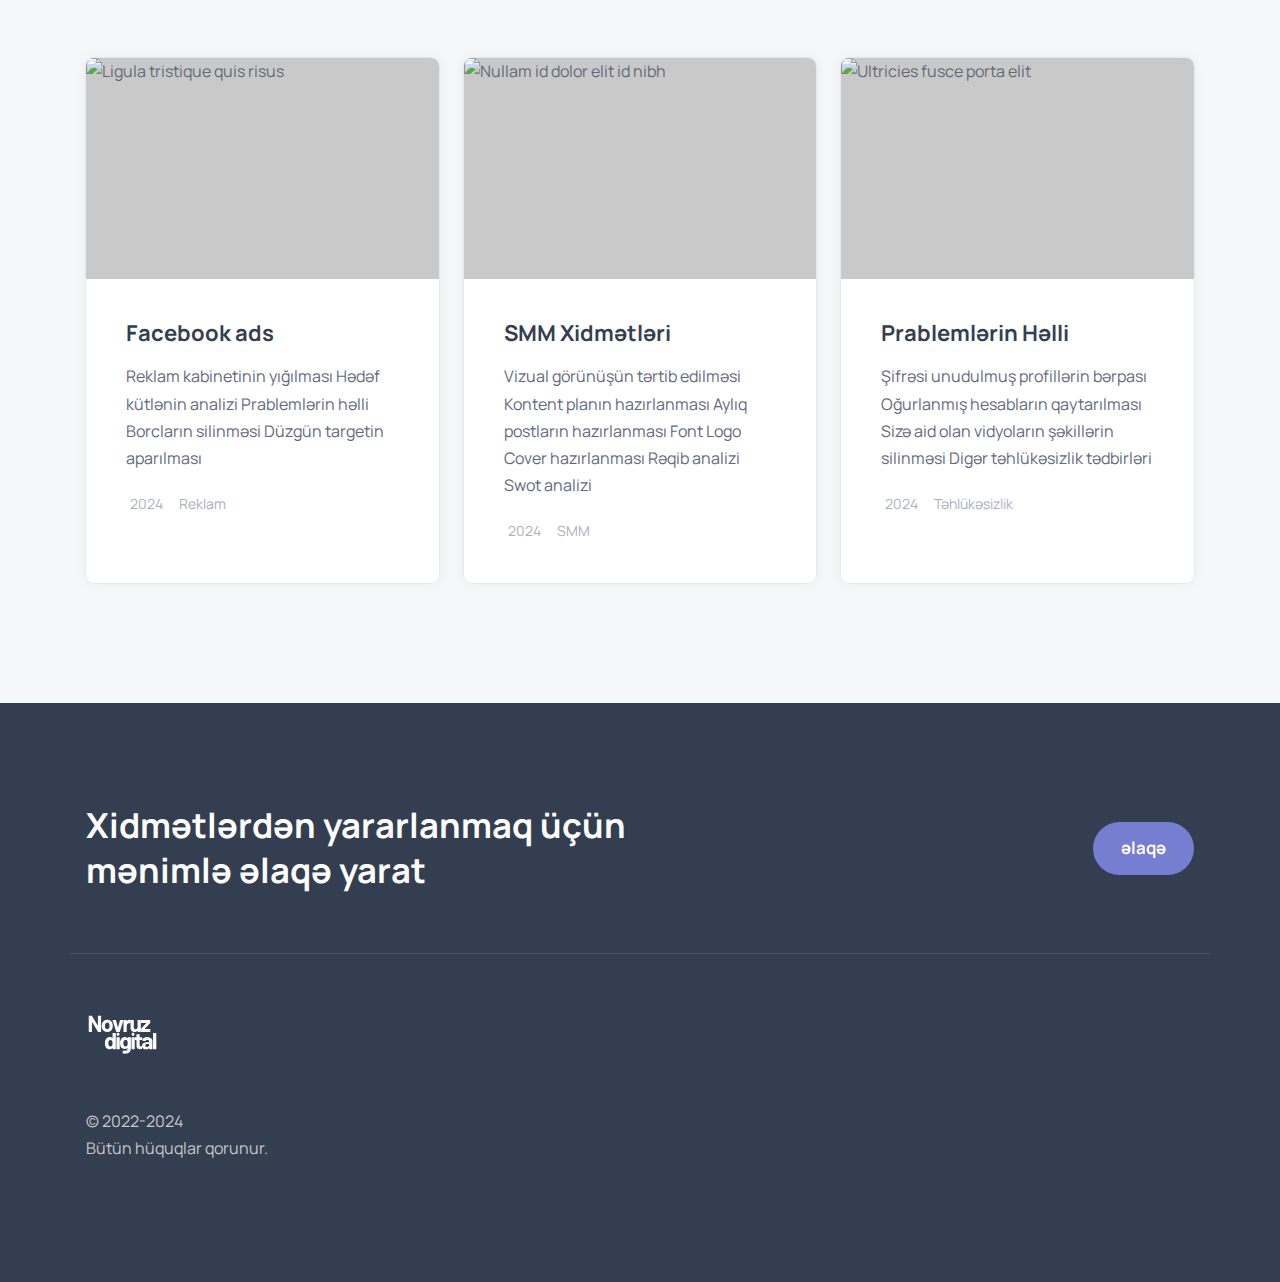
==== commit e3f55c5b: "Update index.html" ====
--- a/index.html
+++ b/index.html
@@ -74,9 +74,7 @@
             <a href="https://novruzdigital.me" class="navbar-link">Əsas səhifə</a>
           </li>
 
-          <li>
-            <a href="https://novruzdigital.me/info.html" class="navbar-link">Haqqımda</a>
-          </li>
+         
 
           <li>
             <a href="https://novruzdigital.me/Novruz Qasımov portfolio .pdf" class="navbar-link">Portofilo</a>
@@ -135,7 +133,7 @@
 </ul>
       </nav>
 
-      <a href="#" class="btn btn-primary">Pulsuz Konsultasya</a>
+      <a href="https://wa.me/994104442446" class="btn btn-primary">Pulsuz Konsultasya</a>
 
       <button class="nav-open-btn" aria-label="open menu" data-nav-toggler>
         <ion-icon name="menu-outline" aria-hidden="true"></ion-icon>
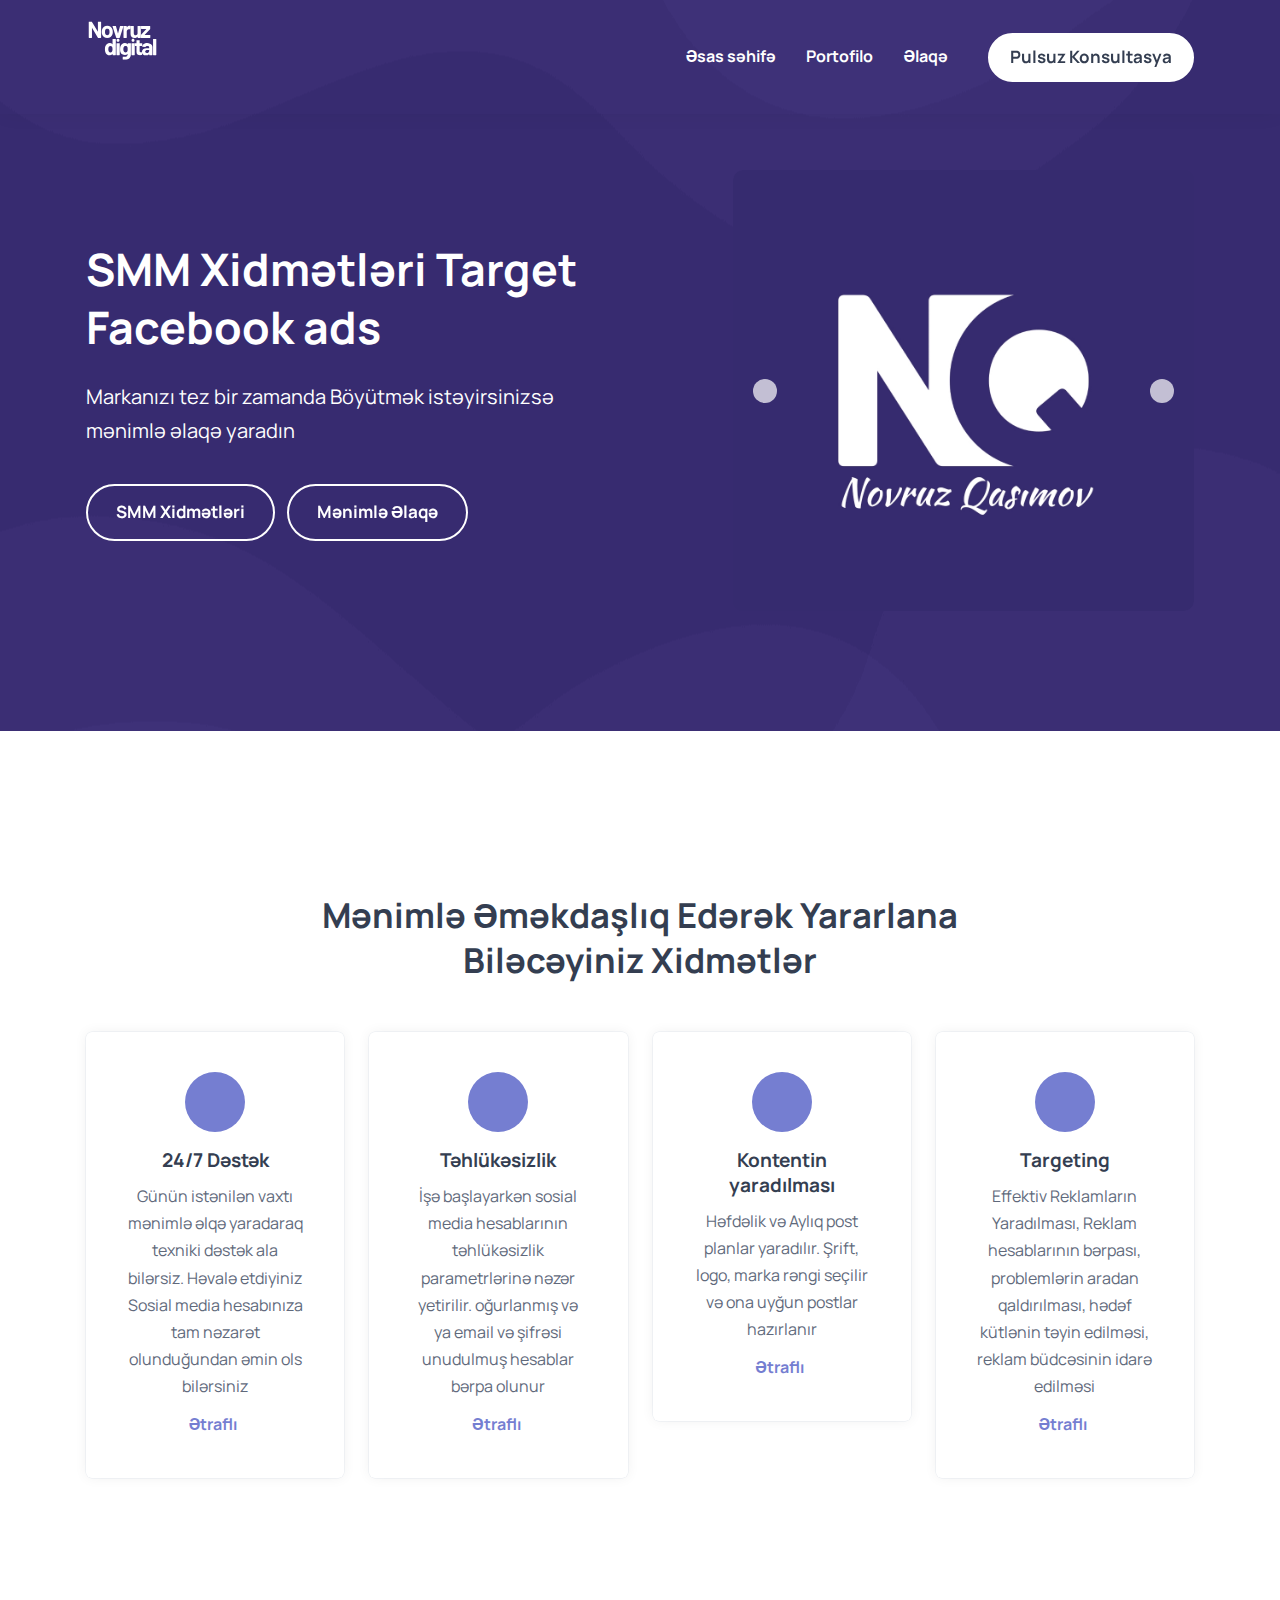
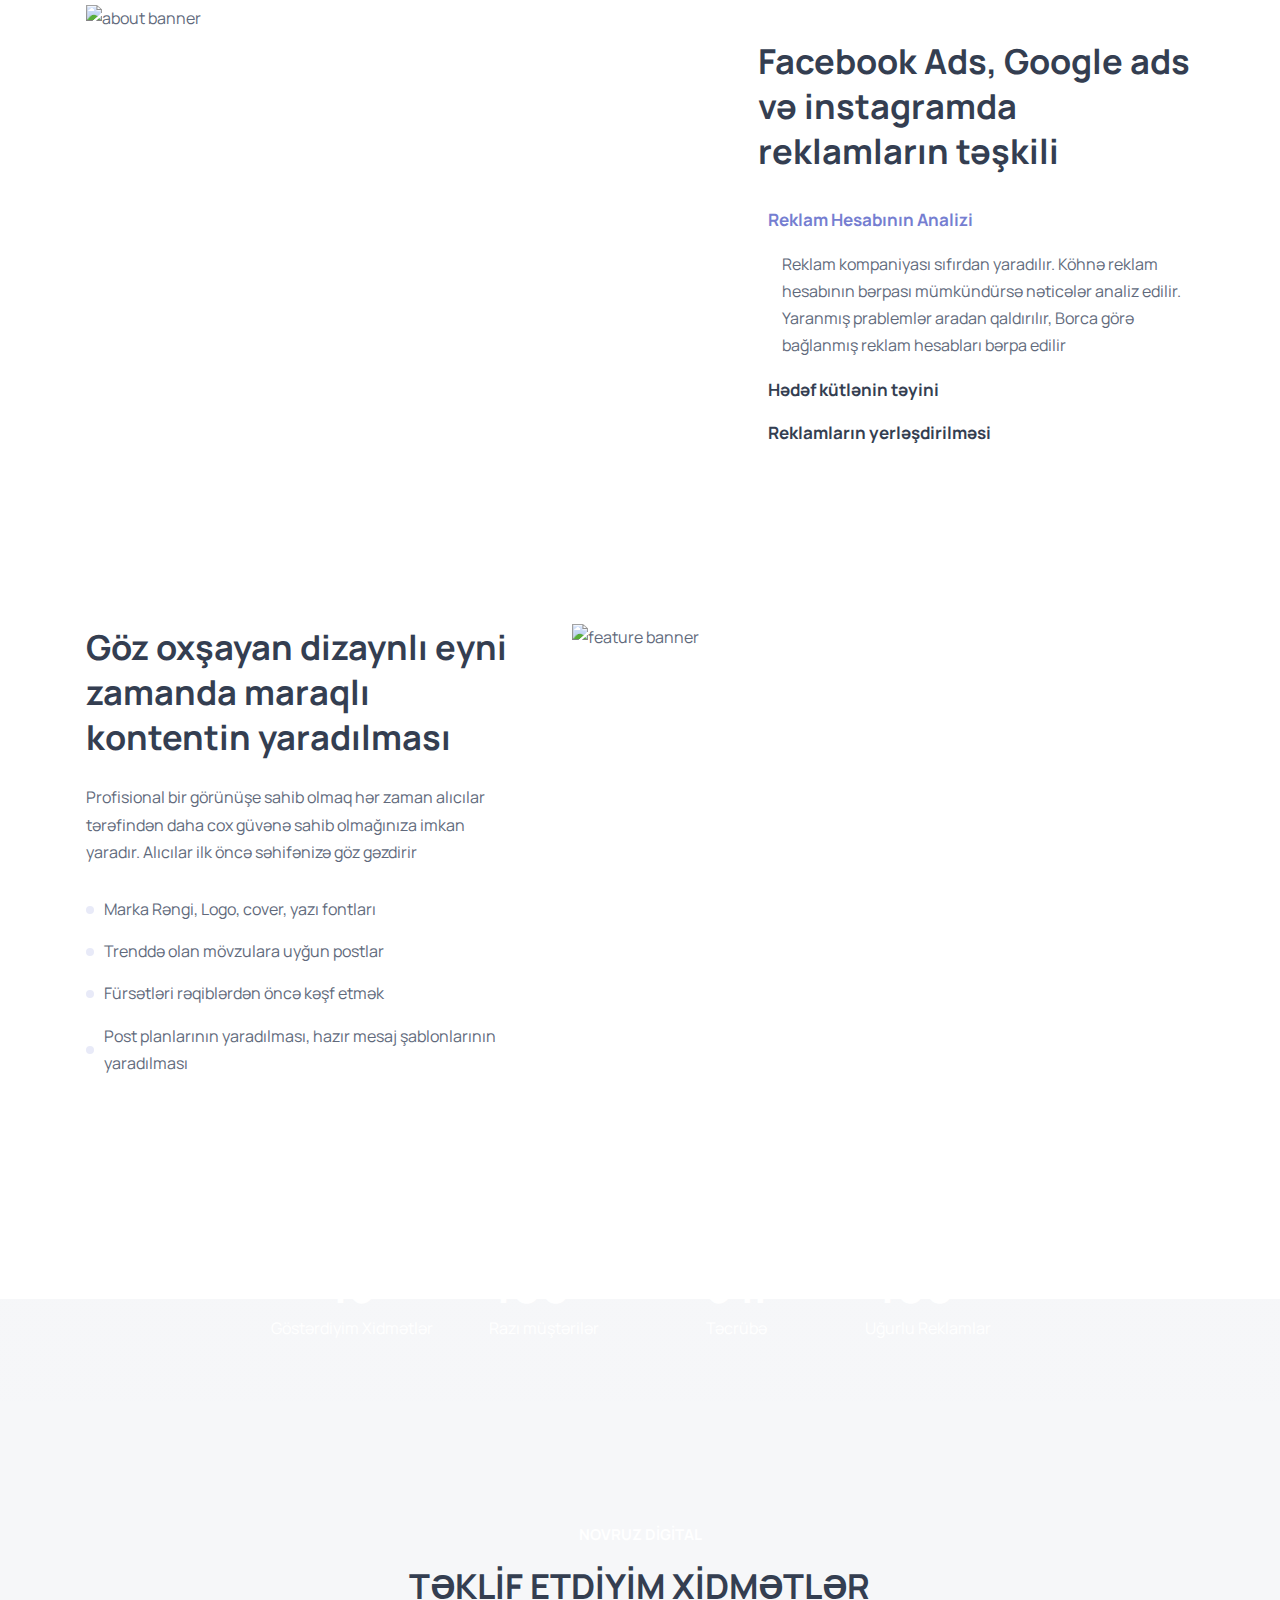
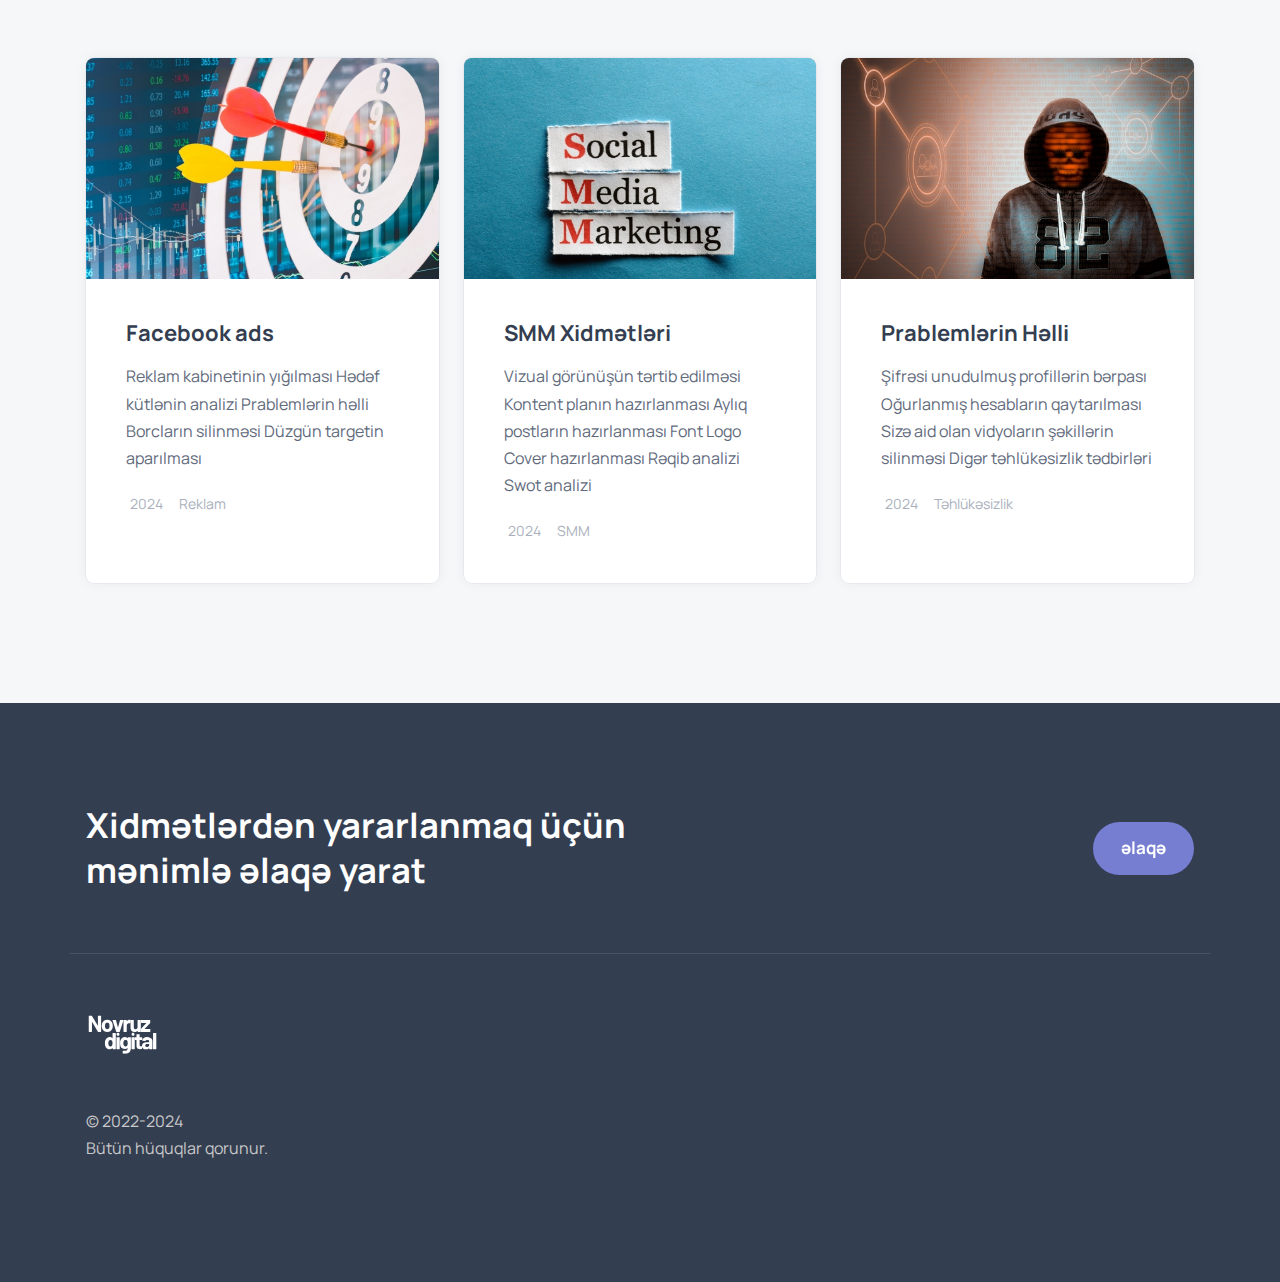
==== commit 61a445fa: "Update index.html" ====
--- a/index.html
+++ b/index.html
@@ -169,9 +169,9 @@
 
             <div class="btn-wrapper">
 
-              <a href="http://NovruzDigital.me/smm_xidmetleri/" class="btn btn-outline">SMM Xidmətləri</a>
-
-              <a href="http://novruzdigital.me/elaqe/" class="btn btn-outline">Mənimlə Əlaqə</a>
+              <a href="https://novruzdigital.me" class="btn btn-outline">SMM Xidmətləri</a>
+
+              <a href="http://novruzdigital.me/elaqe.html" class="btn btn-outline">Mənimlə Əlaqə</a>
 
             </div>
 
@@ -258,7 +258,7 @@
                   Günün istənilən vaxtı mənimlə əlqə yaradaraq texniki dəstək ala bilərsiz. Həvalə etdiyiniz Sosial media hesabınıza tam nəzarət olunduğundan əmin ols bilərsiniz
                 </p>
 
-                <a href="https://wa.me/994553398667" class="btn-text">
+                <a href="https://wa.me/994104442446" class="btn-text">
                   <span class="span">Ətraflı</span>
 
                   <ion-icon name="arrow-forward-outline" aria-hidden="true"></ion-icon>
@@ -280,7 +280,7 @@
                   İşə başlayarkən sosial media hesablarının təhlükəsizlik parametrlərinə nəzər yetirilir. oğurlanmış və ya email və şifrəsi unudulmuş hesablar bərpa olunur
                 </p>
 
-                <a href="https://wa.me/994553398667" class="btn-text">
+                <a href="https://wa.me/994104442446" class="btn-text">
                   <span class="span">Ətraflı</span>
 
                   <ion-icon name="arrow-forward-outline" aria-hidden="true"></ion-icon>
@@ -302,7 +302,7 @@
                   Həfdəlik və Aylıq post planlar yaradılır. Şrift, logo, marka rəngi seçilir və ona uyğun postlar hazırlanır
                 </p>
 
-                <a href="#" class="btn-text">
+                <a href="https://wa.me/994104442446" class="btn-text">
                   <span class="span">Ətraflı</span>
 
                   <ion-icon name="arrow-forward-outline" aria-hidden="true"></ion-icon>
@@ -324,7 +324,7 @@
                   Effektiv Reklamların Yaradılması, Reklam hesablarının bərpası, problemlərin aradan qaldırılması, hədəf kütlənin təyin edilməsi, reklam büdcəsinin idarə edilməsi
                 </p>
 
-                <a href="https://wa.me/994553398667" class="btn-text">
+                <a href="https://wa.me/994104442446" class="btn-text">
                   <span class="span">Ətraflı</span>
 
                   <ion-icon name="arrow-forward-outline" aria-hidden="true"></ion-icon>
